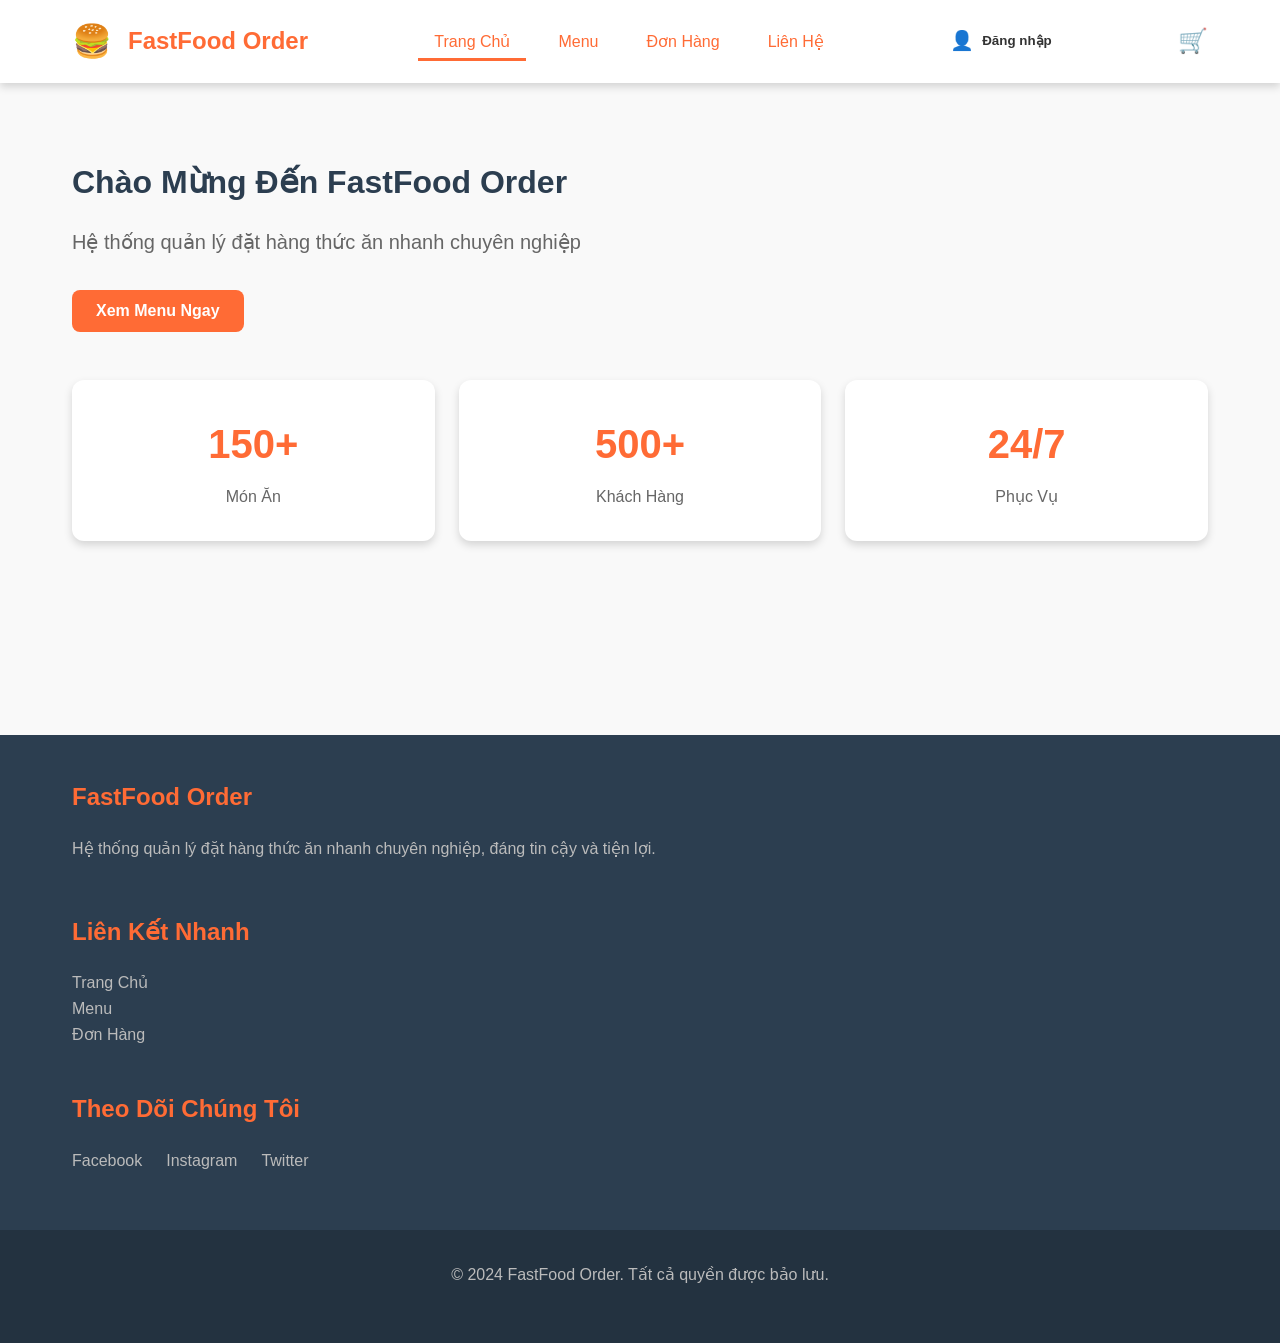
==== index.html @ 1d666610 "Dổi tên" ====
<!DOCTYPE html>
<html lang="vi">
<head>
    <meta charset="UTF-8">
    <meta name="viewport" content="width=device-width, initial-scale=1.0">
    <title>FastFood Order - Quản Lý Đặt Hàng Đồ Ăn</title>
    <link rel="stylesheet" href="style.css">
</head>
<body>
    <header class="header">
        <div class="header-container">
            <div class="logo">
                <span class="logo-icon">🍔</span>
                <h1>FastFood Order</h1>
            </div>
            <nav class="nav-main">
                <ul>
                    <li><a href="#home" class="nav-link active" data-section="home">Trang Chủ</a></li>
                    <li><a href="#menu" class="nav-link" data-section="menu">Menu</a></li>
                    <li><a href="#orders" class="nav-link" data-section="orders">Đơn Hàng</a></li>
                    <li><a href="#contact" class="nav-link" data-section="contact">Liên Hệ</a></li>
                </ul>
            </nav>
            <div class="user-header">
                <button class="account-btn" id="accountBtn">
                    <span class="account-icon">👤</span>
                    <span class="account-name" id="accountName">Đăng nhập</span>
                </button>
            </div>
            <div class="cart-header">
                <button class="cart-icon-btn" id="cartBtn">
                    <span class="cart-icon">🛒</span>
                    <span class="cart-count" id="cartCount">0</span>
                </button>
            </div>
        </div>
    </header>

    <!-- Auth Modal -->
    <div id="authModal" class="modal">
        <div class="modal-content">
            <div class="modal-header">
                <h3 id="authTitle">Đăng Nhập</h3>
                <button class="modal-close" data-modal="authModal">&times;</button>
            </div>
            <div class="modal-body">
                <div class="auth-container">
                    <div class="social-login">
                        <button class="btn btn-primary" id="googleLogin">Đăng nhập với Google</button>
                        <button class="btn btn-primary" id="facebookLogin">Đăng nhập với Facebook</button>
                    </div>

                    <div class="divider">Hoặc</div>

                    <form id="loginForm" class="auth-form">
                        <div class="form-group">
                            <label for="loginEmail">Email</label>
                            <input type="email" id="loginEmail" required>
                        </div>
                        <div class="form-group">
                            <label for="loginPassword">Mật khẩu</label>
                            <input type="password" id="loginPassword" required>
                        </div>
                        <button type="submit" class="btn btn-primary">Đăng Nhập</button>
                    </form>

                    <form id="registerForm" class="auth-form" style="display:none;">
                        <div class="form-group">
                            <label for="regName">Họ Tên</label>
                            <input type="text" id="regName" required>
                        </div>
                        <div class="form-group">
                            <label for="regEmail">Email</label>
                            <input type="email" id="regEmail" required>
                        </div>
                        <div class="form-group">
                            <label for="regPassword">Mật khẩu</label>
                            <input type="password" id="regPassword" required>
                        </div>
                        <button type="submit" class="btn btn-primary">Đăng Ký</button>
                    </form>

                    <div class="auth-switch">
                        <span id="toRegister">Chưa có tài khoản? <a href="#">Đăng ký</a></span>
                        <span id="toLogin" style="display:none;">Đã có tài khoản? <a href="#">Đăng nhập</a></span>
                    </div>
                </div>
            </div>
        </div>
    </div>

    <main class="main-content">
        <section id="home" class="section active">
            <div class="hero">
                <div class="hero-content">
                    <h2>Chào Mừng Đến FastFood Order</h2>
                    <p>Hệ thống quản lý đặt hàng thức ăn nhanh chuyên nghiệp</p>
                    <button class="btn btn-primary" onclick="navigateToSection('menu')">Xem Menu Ngay</button>
                </div>
                <div class="hero-stats">
                    <div class="stat-item">
                        <div class="stat-number">150+</div>
                        <div class="stat-label">Món Ăn</div>
                    </div>
                    <div class="stat-item">
                        <div class="stat-number">500+</div>
                        <div class="stat-label">Khách Hàng</div>
                    </div>
                    <div class="stat-item">
                        <div class="stat-number">24/7</div>
                        <div class="stat-label">Phục Vụ</div>
                    </div>
                </div>
            </div>
        </section>

        <section id="menu" class="section">
            <div class="section-header">
                <h2>Menu Thức Ăn</h2>
                <p>Chọn những món ăn ngon nhất của chúng tôi</p>
            </div>

            <div class="menu-search">
                <input type="text" id="searchInput" placeholder="🔍 Tìm kiếm món ăn...">
            </div>

            <div class="menu-filters">
                <button class="filter-btn active" data-category="all">Tất Cả</button>
                <button class="filter-btn" data-category="burger">Burger</button>
                <button class="filter-btn" data-category="pizza">Pizza</button>
                <button class="filter-btn" data-category="drink">Đồ Uống</button>
                <button class="filter-btn" data-category="dessert">Tráng Miệng</button>
            </div>

            <div class="menu-container" id="menuContainer">

            </div>
        </section>

        <section id="orders" class="section">
            <div class="section-header">
                <h2>Quản Lý Đơn Hàng</h2>
                <p>Xem và quản lý các đơn hàng của bạn</p>
            </div>

            <div class="orders-container">
                <div class="orders-list" id="ordersList">

                </div>
                <div id="emptyOrders" class="empty-state empty-state-with-btn">
                    <div class="empty-icon">📋</div>
                    <p>Chưa có đơn hàng nào</p>
                    <button class="btn btn-primary" onclick="navigateToSection('menu')">Quay Lại Menu</button>
                </div>
            </div>
        </section>

        <section id="contact" class="section">
            <div class="section-header">
                <h2>Liên Hệ Với Chúng Tôi</h2>
                <p>Hãy để lại thông tin của bạn, chúng tôi sẽ liên hệ ngay</p>
            </div>

            <div class="contact-container">
                <form class="contact-form" id="contactForm">
                    <div class="form-group">
                        <label for="contactName">Họ Tên</label>
                        <input type="text" id="contactName" required>
                    </div>
                    <div class="form-group">
                        <label for="contactPhone">Số Điện Thoại</label>
                        <input type="tel" id="contactPhone" required>
                    </div>
                    <div class="form-group">
                        <label for="contactEmail">Email</label>
                        <input type="email" id="contactEmail" required>
                    </div>
                    <div class="form-group">
                        <label for="contactMessage">Tin Nhắn</label>
                        <textarea id="contactMessage" rows="5" required></textarea>
                    </div>
                    <button type="submit" class="btn btn-primary">Gửi Tin Nhắn</button>
                </form>

                <div class="contact-info">
                    <div class="contact-item">
                        <div class="contact-icon">📍</div>
                        <div>
                            <h4>Địa Chỉ</h4>
                            <p>27 Lâm Nhỉ, Phường An Khê, Tp Đà Nẵng</p>
                        </div>
                    </div>
                    <div class="contact-item">
                        <div class="contact-icon">📞</div>
                        <div>
                            <h4>Điện Thoại</h4>
                            <p>0917034119</p>
                        </div>
                    </div>
                    <div class="contact-item">
                        <div class="contact-icon">⏰</div>
                        <div>
                            <h4>Giờ Mở Cửa</h4>
                            <p>10:00 - 22:00 (Hàng Ngày)</p>
                        </div>
                    </div>
                    <div class="contact-item">
                        <div class="contact-icon">✉️</div>
                        <div>
                            <h4>Email</h4>
                            <p>vandattran2k7@gmail.com</p>
                        </div>
                    </div>
                </div>
            </div>
        </section>
    </main>

    <div id="cartModal" class="modal">
        <div class="modal-content modal-lg">
            <div class="modal-header">
                <h3>🛒 Giỏ Hàng</h3>
                <button class="modal-close" data-modal="cartModal">&times;</button>
            </div>
            <div class="modal-body">
                <div class="cart-items" id="cartItems">
                </div>
                <div id="emptyCart" class="empty-state">
                    <div class="empty-icon">🛒</div>
                    <p>Giỏ hàng của bạn trống</p>
                </div>
            </div>
            <div class="modal-footer">
                <div class="cart-summary">
                    <div class="summary-item">
                        <span>Tổng tiền:</span>
                        <span class="summary-value" id="totalPrice">0 VNĐ</span>
                    </div>
                </div>
                <button class="btn btn-secondary" data-modal="cartModal">Tiếp Tục Mua</button>
                <button class="btn btn-primary" id="checkoutBtn">Thanh Toán</button>
            </div>
        </div>
    </div>

    <div id="productModal" class="modal">
        <div class="modal-content">
            <div class="modal-header">
                <h3 id="productName">Chi Tiết Sản Phẩm</h3>
                <button class="modal-close" data-modal="productModal">&times;</button>
            </div>
            <div class="modal-body">
                <div class="product-detail">
                    <div class="product-image">
                        <img id="productImage" src="" alt="">
                    </div>
                    <div class="product-info">
                        <p class="product-description" id="productDescription"></p>
                        <div class="product-rating">
                            <span id="productRating">⭐⭐⭐⭐⭐</span>
                            <span class="rating-count" id="productRatingCount">(150)</span>
                        </div>
                        <div class="product-price">
                            <span class="price" id="productPrice">0 VNĐ</span>
                        </div>
                        <div class="quantity-selector">
                            <button class="qty-btn" id="decreaseQty">−</button>
                            <input type="number" id="quantity" value="1" min="1" readonly>
                            <button class="qty-btn" id="increaseQty">+</button>
                        </div>
                    </div>
                </div>
            </div>
            <div class="modal-footer">
                <button class="btn btn-secondary" data-modal="productModal">Hủy</button>
                <button class="btn btn-primary" id="addToCartBtn">Thêm Vào Giỏ</button>
            </div>
        </div>
    </div>

    <div id="checkoutModal" class="modal">
        <div class="modal-content modal-lg">
            <div class="modal-header">
                <h3>Thanh Toán Đơn Hàng</h3>
                <button class="modal-close" data-modal="checkoutModal">&times;</button>
            </div>
            <div class="modal-body">
                <form id="checkoutForm" class="checkout-form">
                    <div class="form-section">
                        <h4>Thông Tin Giao Hàng</h4>
                        <div class="form-row">
                            <div class="form-group">
                                <label for="customerName">Họ Tên *</label>
                                <input type="text" id="customerName" required>
                            </div>
                            <div class="form-group">
                                <label for="customerPhone">Số Điện Thoại *</label>
                                <input type="tel" id="customerPhone" required>
                            </div>
                        </div>
                        <div class="form-group">
                            <label for="customerEmail">Email *</label>
                            <input type="email" id="customerEmail" required>
                        </div>
                        <div class="form-group">
                            <label for="customerAddress">Địa Chỉ Giao Hàng *</label>
                            <textarea id="customerAddress" rows="3" required></textarea>
                        </div>
                    </div>

                    <div class="form-section">
                        <h4>Phương Thức Thanh Toán</h4>
                        <div class="payment-methods">
                            <label class="radio-option">
                                <input type="radio" name="paymentMethod" value="cash" checked>
                                <span>Tiền Mặt</span>
                            </label>
                            <label class="radio-option">
                                <input type="radio" name="paymentMethod" value="card">
                                <span>Thẻ Tín Dụng</span>
                            </label>
                            <label class="radio-option">
                                <input type="radio" name="paymentMethod" value="ewallet">
                                <span>Ví Điện Tử</span>
                            </label>
                        </div>
                    </div>

                    <div class="form-section">
                        <h4>Ghi Chú Đơn Hàng</h4>
                        <textarea id="orderNote" rows="3" placeholder="Ghi chú thêm..."></textarea>
                    </div>

                    <div class="form-section">
                        <h4>Mã Giảm Giá</h4>
                        <div class="promo-input-group">
                            <input type="text" id="promoCode" placeholder="Nhập mã giảm giá (VD: SUMMER50, NEWYEAR20)">
                            <button type="button" class="btn btn-secondary" id="applyPromoBtn">Áp Dụng</button>
                            <button type="button" class="btn btn-secondary" id="removePromoBtn" style="display:none;">Xóa Mã</button>
                        </div>
                        <div id="promoMessage"></div>
                    </div>

                    <div class="order-summary">
                        <h4>Tóm Tắt Đơn Hàng</h4>
                        <div id="checkoutItems"></div>
                        <div class="summary-divider"></div>
                        <div class="summary-row">
                            <span>Tổng Tiền:</span>
                            <span id="checkoutSubtotal">0 VNĐ</span>
                        </div>
                        <div class="summary-row" id="discountRow" style="display:none; color: var(--success-color);">
                            <span id="discountLabel">Giảm Giá:</span>
                            <span id="checkoutDiscount">0 VNĐ</span>
                        </div>
                        <div class="summary-total">
                            <span>Tổng Cộng:</span>
                            <span id="checkoutTotal">0 VNĐ</span>
                        </div>
                    </div>
                </form>
            </div>
            <div class="modal-footer">
                <button class="btn btn-secondary" data-modal="checkoutModal">Hủy</button>
                <button class="btn btn-primary" id="submitOrderBtn">Xác Nhận Đơn Hàng</button>
            </div>
        </div>
    </div>

    <div id="orderDetailModal" class="modal">
        <div class="modal-content modal-lg">
            <div class="modal-header">
                <h3>Chi Tiết Đơn Hàng</h3>
                <button class="modal-close" data-modal="orderDetailModal">&times;</button>
            </div>
            <div class="modal-body">
                <div id="orderDetailContent">
                </div>
            </div>
            <div class="modal-footer">
                <button class="btn btn-secondary" data-modal="orderDetailModal">Đóng</button>
                <button class="btn btn-danger" id="cancelOrderBtn">Hủy Đơn Hàng</button>
            </div>
        </div>
    </div>

    <div id="notification" class="notification"></div>

    <footer class="footer">
        <div class="footer-content">
            <div class="footer-section">
                <h4>FastFood Order</h4>
                <p>Hệ thống quản lý đặt hàng thức ăn nhanh chuyên nghiệp, đáng tin cậy và tiện lợi.</p>
            </div>
            <div class="footer-section">
                <h4>Liên Kết Nhanh</h4>
                <ul>
                    <li><a href="#home">Trang Chủ</a></li>
                    <li><a href="#menu">Menu</a></li>
                    <li><a href="#orders">Đơn Hàng</a></li>
                </ul>
            </div>
            <div class="footer-section">
                <h4>Theo Dõi Chúng Tôi</h4>
                <div class="social-links">
                    <a href="#" class="social-link">Facebook</a>
                    <a href="#" class="social-link">Instagram</a>
                    <a href="#" class="social-link">Twitter</a>
                </div>
            </div>
        </div>
        <div class="footer-bottom">
            <p>&copy; 2024 FastFood Order. Tất cả quyền được bảo lưu.</p>
        </div>
    </footer>

    <script src="xuly.js"></script>
</body>
</html>
---- style.css ----
* {
    margin: 0;
    padding: 0;
    box-sizing: border-box;
}

:root {
    /* Colors */
    --primary-color: #FF6B35;
    --secondary-color: #F7931E;
    --success-color: #27AE60;
    --danger-color: #E74C3C;
    --warning-color: #F39C12;
    --info-color: #3498DB;
    --dark-color: #2C3E50;
    --light-color: #ECF0F1;
    --text-color: #333;
    --border-color: #DDD;
    
    /* Spacing */
    --spacing-xs: 0.5rem;
    --spacing-sm: 1rem;
    --spacing-md: 1.5rem;
    --spacing-lg: 2rem;
    --spacing-xl: 3rem;
    
    /* Shadows */
    --shadow-sm: 0 2px 4px rgba(0, 0, 0, 0.1);
    --shadow-md: 0 4px 8px rgba(0, 0, 0, 0.15);
    --shadow-lg: 0 8px 16px rgba(0, 0, 0, 0.2);
    
    /* Transitions */
    --transition: all 0.3s ease;
}

body {
    font-family: 'Segoe UI', Tahoma, Geneva, Verdana, sans-serif;
    line-height: 1.6;
    color: var(--text-color);
    background-color: #f9f9f9;
}

html {
    scroll-behavior: smooth;
}

/* ============================================
   TYPOGRAPHY
   ============================================ */

h1, h2, h3, h4, h5, h6 {
    font-weight: 600;
    line-height: 1.2;
    margin-bottom: var(--spacing-md);
}

h1 { font-size: 2.5rem; }
h2 { font-size: 2rem; }
h3 { font-size: 1.75rem; }
h4 { font-size: 1.5rem; }
h5 { font-size: 1.25rem; }
h6 { font-size: 1rem; }

p {
    margin-bottom: var(--spacing-md);
}

a {
    color: var(--primary-color);
    text-decoration: none;
    transition: var(--transition);
}

a:hover {
    color: var(--secondary-color);
}

/* ============================================
   BUTTONS & FORMS
   ============================================ */

.btn {
    display: inline-block;
    padding: 0.75rem 1.5rem;
    font-size: 1rem;
    font-weight: 600;
    border: none;
    border-radius: 0.5rem;
    cursor: pointer;
    transition: var(--transition);
    text-align: center;
}

.btn-primary {
    background-color: var(--primary-color);
    color: white;
}

.btn-primary:hover {
    background-color: #FF5218;
    transform: translateY(-2px);
    box-shadow: var(--shadow-lg);
}

.btn-secondary {
    background-color: var(--light-color);
    color: var(--text-color);
    border: 1px solid var(--border-color);
}

.btn-secondary:hover {
    background-color: #DDD;
}

.btn-danger {
    background-color: var(--danger-color);
    color: white;
}

.btn-danger:hover {
    background-color: #C0392B;
}

.btn:disabled {
    opacity: 0.6;
    cursor: not-allowed;
}

/* Form Elements */
input, textarea, select {
    width: 100%;
    padding: 0.75rem;
    font-size: 1rem;
    border: 1px solid var(--border-color);
    border-radius: 0.5rem;
    font-family: inherit;
    transition: var(--transition);
}

input:focus, textarea:focus, select:focus {
    outline: none;
    border-color: var(--primary-color);
    box-shadow: 0 0 0 3px rgba(255, 107, 53, 0.1);
}

.form-group {
    margin-bottom: var(--spacing-md);
}

.form-group label {
    display: block;
    margin-bottom: 0.5rem;
    font-weight: 500;
    color: var(--text-color);
}

.form-row {
    display: grid;
    grid-template-columns: 1fr 1fr;
    gap: var(--spacing-md);
}


.header {
    background: white;
    box-shadow: var(--shadow-md);
    position: sticky;
    top: 0;
    z-index: 100;
}

.header-container {
    max-width: 1200px;
    margin: 0 auto;
    padding: 1rem var(--spacing-lg);
    display: flex;
    justify-content: space-between;
    align-items: center;
}

.logo {
    display: flex;
    align-items: center;
    gap: var(--spacing-sm);
    cursor: pointer;
}

.logo-icon {
    font-size: 2rem;
}

.logo h1 {
    font-size: 1.5rem;
    margin: 0;
    color: var(--primary-color);
}

.nav-main ul {
    display: flex;
    list-style: none;
    gap: var(--spacing-xl);
}

.nav-link {
    font-weight: 500;
    padding: 0.5rem 1rem;
    border-bottom: 3px solid transparent;
    transition: var(--transition);
}

.nav-link:hover,
.nav-link.active {
    color: var(--primary-color);
    border-bottom-color: var(--primary-color);
}

.cart-icon-btn {
    position: relative;
    background: none;
    border: none;
    font-size: 1.5rem;
    cursor: pointer;
    transition: var(--transition);
}

.cart-icon-btn:hover {
    transform: scale(1.1);
}

.cart-count {
    position: absolute;
    top: -8px;
    right: -8px;
    background-color: var(--danger-color);
    color: white;
    border-radius: 50%;
    width: 20px;
    height: 20px;
    display: flex;
    align-items: center;
    justify-content: center;
    font-size: 0.75rem;
    font-weight: bold;
}

.user-header {
    margin-right: 1rem;
}

.account-btn {
    display: inline-flex;
    align-items: center;
    gap: 0.5rem;
    background: none;
    border: none;
    cursor: pointer;
    font-weight: 600;
    color: var(--text-color);
}

.account-btn .account-icon {
    font-size: 1.2rem;
}

.auth-container {
    display: flex;
    flex-direction: column;
    gap: var(--spacing-md);
}

.social-login {
    display: flex;
    gap: var(--spacing-sm);
    flex-direction: column;
}

.social-login .btn {
    width: 100%;
}

.divider {
    text-align: center;
    color: #888;
    margin: 0.5rem 0;
}

.auth-switch {
    text-align: center;
    color: #666;
}

.auth-switch a {
    color: var(--primary-color);
    text-decoration: none;
    font-weight: 700;
}



.main-content {
    max-width: 1200px;
    margin: 0 auto;
    padding: var(--spacing-lg);
}

.section {
    display: none;
    min-height: 60vh;
    animation: fadeIn 0.5s ease;
}

.section.active {
    display: block;
}

@keyframes fadeIn {
    from {
        opacity: 0;
        transform: translateY(10px);
    }
    to {
        opacity: 1;
        transform: translateY(0);
    }
}

.section-header {
    text-align: center;
    margin-bottom: var(--spacing-xl);
}

.section-header h2 {
    font-size: 2.5rem;
    margin-bottom: var(--spacing-sm);
}

.section-header p {
    font-size: 1.1rem;
    color: #666;
    margin-bottom: 0;
}



.hero {
    display: grid;
    grid-template-columns: 1fr 1fr;
    gap: var(--spacing-xl);
    align-items: center;
    padding: var(--spacing-xl) 0;
}

.hero-content h2 {
    font-size: 3rem;
    margin-bottom: var(--spacing-md);
    color: var(--dark-color);
}

.hero-content p {
    font-size: 1.25rem;
    color: #666;
    margin-bottom: var(--spacing-lg);
}

.hero-stats {
    display: grid;
    grid-template-columns: repeat(3, 1fr);
    gap: var(--spacing-md);
}

.stat-item {
    background: white;
    padding: var(--spacing-lg);
    border-radius: 0.75rem;
    text-align: center;
    box-shadow: var(--shadow-md);
    transition: var(--transition);
}

.stat-item:hover {
    transform: translateY(-5px);
    box-shadow: var(--shadow-lg);
}

.stat-number {
    font-size: 2.5rem;
    font-weight: bold;
    color: var(--primary-color);
}

.stat-label {
    color: #666;
    margin-top: 0.5rem;
}



.menu-filters {
    display: flex;
    justify-content: center;
    gap: var(--spacing-sm);
    margin-bottom: var(--spacing-xl);
    flex-wrap: wrap;
}

.menu-search {
    margin-bottom: var(--spacing-xl);
    display: flex;
    justify-content: center;
}

.menu-search input {
    width: 100%;
    max-width: 500px;
    padding: 0.75rem 1rem;
    font-size: 1rem;
    border: 2px solid var(--primary-color);
    border-radius: 0.5rem;
    transition: var(--transition);
}

.menu-search input:focus {
    outline: none;
    box-shadow: 0 0 0 3px rgba(255, 107, 53, 0.2);
}

.filter-btn {
    padding: 0.5rem 1rem;
    border: 2px solid var(--border-color);
    background: white;
    border-radius: 0.5rem;
    cursor: pointer;
    font-weight: 500;
    transition: var(--transition);
}

.filter-btn.active,
.filter-btn:hover {
    background-color: var(--primary-color);
    color: white;
    border-color: var(--primary-color);
}

.menu-container {
    display: grid;
    grid-template-columns: repeat(auto-fill, minmax(250px, 1fr));
    gap: var(--spacing-lg);
    margin-bottom: var(--spacing-xl);
}

.menu-item {
    background: white;
    border-radius: 0.75rem;
    overflow: hidden;
    box-shadow: var(--shadow-md);
    transition: var(--transition);
    cursor: pointer;
}

.menu-item:hover {
    transform: translateY(-8px);
    box-shadow: var(--shadow-lg);
}

.menu-item-image {
    width: 100%;
    height: 200px;
    background: linear-gradient(135deg, #667eea 0%, #764ba2 100%);
    display: flex;
    align-items: center;
    justify-content: center;
    font-size: 4rem;
}

.menu-item-body {
    padding: var(--spacing-md);
}

.menu-item-name {
    font-size: 1.25rem;
    font-weight: bold;
    margin-bottom: 0.5rem;
    color: var(--dark-color);
}

.menu-item-category {
    display: inline-block;
    background-color: var(--light-color);
    color: #666;
    padding: 0.25rem 0.75rem;
    border-radius: 0.25rem;
    font-size: 0.85rem;
    margin-bottom: 0.75rem;
}

.menu-item-description {
    font-size: 0.9rem;
    color: #666;
    margin-bottom: 0.75rem;
    line-height: 1.4;
    height: 2.8rem;
    overflow: hidden;
    text-overflow: ellipsis;
}

.menu-item-footer {
    display: flex;
    justify-content: space-between;
    align-items: center;
}

.menu-item-price {
    font-size: 1.5rem;
    font-weight: bold;
    color: var(--primary-color);
}

.menu-item-rating {
    font-size: 0.9rem;
    color: var(--warning-color);
}

.menu-item-btn {
    background-color: var(--primary-color);
    color: white;
    border: none;
    padding: 0.5rem 1rem;
    border-radius: 0.5rem;
    cursor: pointer;
    font-weight: 600;
    transition: var(--transition);
    width: 100%;
    margin-top: 0.75rem;
}

.menu-item-btn:hover {
    background-color: #FF5218;
}



.orders-container {
    display: grid;
    gap: var(--spacing-lg);
}

.orders-list {
    display: grid;
    grid-template-columns: repeat(auto-fill, minmax(300px, 1fr));
    gap: var(--spacing-lg);
}

.order-card {
    background: white;
    border-radius: 0.75rem;
    box-shadow: var(--shadow-md);
    overflow: hidden;
    transition: var(--transition);
}

.order-card:hover {
    box-shadow: var(--shadow-lg);
}

.order-header {
    background: linear-gradient(135deg, var(--primary-color), var(--secondary-color));
    color: white;
    padding: var(--spacing-md);
    display: flex;
    justify-content: space-between;
    align-items: center;
}

.order-number {
    font-weight: bold;
    font-size: 1.1rem;
}

.order-status {
    padding: 0.25rem 0.75rem;
    border-radius: 0.25rem;
    font-size: 0.85rem;
    font-weight: 600;
    background: rgba(255, 255, 255, 0.3);
}

.order-status.pending {
    background-color: var(--warning-color);
}

.order-status.confirmed {
    background-color: var(--info-color);
}

.order-status.delivering {
    background-color: var(--secondary-color);
}

.order-status.completed {
    background-color: var(--success-color);
}

.order-status.cancelled {
    background-color: var(--danger-color);
}

.order-body {
    padding: var(--spacing-md);
}

.order-info {
    display: flex;
    justify-content: space-between;
    margin-bottom: 0.5rem;
    font-size: 0.95rem;
}

.order-info-label {
    color: #666;
}

.order-info-value {
    font-weight: 600;
    color: var(--text-color);
}

.order-items-preview {
    background-color: var(--light-color);
    padding: 0.75rem;
    border-radius: 0.5rem;
    margin-bottom: 0.75rem;
    font-size: 0.9rem;
}

.order-item-preview {
    display: flex;
    justify-content: space-between;
    margin-bottom: 0.25rem;
}

.order-total {
    font-size: 1.25rem;
    font-weight: bold;
    color: var(--primary-color);
    text-align: right;
    margin-top: 0.75rem;
    padding-top: 0.75rem;
    border-top: 1px solid var(--border-color);
}

.order-actions {
    display: flex;
    gap: var(--spacing-sm);
    margin-top: 0.75rem;
}

.order-action-btn {
    flex: 1;
    padding: 0.5rem;
    border: 1px solid var(--border-color);
    background: white;
    border-radius: 0.5rem;
    cursor: pointer;
    font-size: 0.9rem;
    font-weight: 600;
    transition: var(--transition);
}

.order-action-btn.primary {
    background-color: var(--primary-color);
    color: white;
    border-color: var(--primary-color);
}

.order-action-btn:hover {
    transform: translateY(-2px);
}


.contact-container {
    display: grid;
    grid-template-columns: 1fr 1fr;
    gap: var(--spacing-xl);
}

.contact-form {
    background: white;
    padding: var(--spacing-lg);
    border-radius: 0.75rem;
    box-shadow: var(--shadow-md);
}

.contact-info {
    display: grid;
    gap: var(--spacing-md);
}

.contact-item {
    display: flex;
    gap: var(--spacing-md);
    padding: var(--spacing-md);
    background: white;
    border-radius: 0.75rem;
    box-shadow: var(--shadow-md);
}

.contact-icon {
    font-size: 2rem;
    min-width: 60px;
}

.contact-item h4 {
    margin-bottom: 0.5rem;
}

.contact-item p {
    margin: 0;
    color: #666;
}


.modal {
    display: none;
    position: fixed;
    top: 0;
    left: 0;
    width: 100%;
    height: 100%;
    background-color: rgba(0, 0, 0, 0.5);
    z-index: 1000;
    align-items: center;
    justify-content: center;
    animation: fadeIn 0.3s ease;
}

.modal.active {
    display: flex;
}

.modal-content {
    background: white;
    border-radius: 0.75rem;
    max-width: 500px;
    width: 90%;
    max-height: 90vh;
    overflow-y: auto;
    box-shadow: var(--shadow-lg);
}

.modal-content.modal-lg {
    max-width: 800px;
}

.modal-header {
    display: flex;
    justify-content: space-between;
    align-items: center;
    padding: var(--spacing-lg);
    border-bottom: 1px solid var(--border-color);
}

.modal-header h3 {
    margin: 0;
}

.modal-close {
    background: none;
    border: none;
    font-size: 1.5rem;
    cursor: pointer;
    color: #666;
    transition: var(--transition);
}

.modal-close:hover {
    color: var(--text-color);
}

.modal-body {
    padding: var(--spacing-lg);
}

.modal-footer {
    display: flex;
    gap: var(--spacing-md);
    padding: var(--spacing-lg);
    border-top: 1px solid var(--border-color);
    justify-content: flex-end;
}


.cart-items {
    display: flex;
    flex-direction: column;
    gap: var(--spacing-md);
}

.cart-item {
    display: flex;
    gap: var(--spacing-md);
    padding: var(--spacing-md);
    background-color: var(--light-color);
    border-radius: 0.5rem;
    align-items: flex-start;
}

.cart-item-image {
    width: 80px;
    height: 80px;
    background: linear-gradient(135deg, #667eea 0%, #764ba2 100%);
    border-radius: 0.5rem;
    display: flex;
    align-items: center;
    justify-content: center;
    font-size: 2rem;
    flex-shrink: 0;
}

.cart-item-info {
    flex: 1;
}

.cart-item-name {
    font-weight: 600;
    margin-bottom: 0.25rem;
}

.cart-item-price {
    color: var(--primary-color);
    font-weight: 600;
    margin-bottom: 0.5rem;
}

.cart-item-quantity {
    display: flex;
    align-items: center;
    gap: 0.5rem;
    margin-bottom: 0.5rem;
}

.cart-item-qty-btn {
    background: white;
    border: 1px solid var(--border-color);
    width: 24px;
    height: 24px;
    border-radius: 0.25rem;
    cursor: pointer;
    font-weight: 600;
    transition: var(--transition);
}

.cart-item-qty-btn:hover {
    background-color: var(--primary-color);
    color: white;
    border-color: var(--primary-color);
}

.cart-item-qty {
    min-width: 30px;
    text-align: center;
}

.cart-item-remove {
    background: none;
    border: none;
    color: var(--danger-color);
    cursor: pointer;
    font-weight: 600;
    transition: var(--transition);
    padding: 0;
    font-size: 0.9rem;
}

.cart-item-remove:hover {
    text-decoration: underline;
}

.cart-summary {
    padding: var(--spacing-md);
    background-color: var(--light-color);
    border-radius: 0.5rem;
    margin-bottom: var(--spacing-md);
}

.summary-item {
    display: flex;
    justify-content: space-between;
    font-size: 1.1rem;
    font-weight: 600;
}

.summary-value {
    color: var(--primary-color);
}

.empty-state {
    text-align: center;
    padding: var(--spacing-xl);
    color: #999;
}

.empty-state-with-btn {
    display: flex !important;
    flex-direction: column;
    align-items: center;
    justify-content: center;
    min-height: 400px;
    gap: var(--spacing-md);
}

.empty-state-with-btn .btn {
    margin-top: var(--spacing-md);
}

.empty-icon {
    font-size: 3rem;
    margin-bottom: var(--spacing-md);
}


.product-detail {
    display: grid;
    grid-template-columns: 1fr 1fr;
    gap: var(--spacing-lg);
}

.product-image {
    width: 100%;
    height: 300px;
    background: linear-gradient(135deg, #667eea 0%, #764ba2 100%);
    border-radius: 0.5rem;
    display: flex;
    align-items: center;
    justify-content: center;
    font-size: 5rem;
}

.product-image img {
    max-width: 100%;
    max-height: 100%;
}

.product-info {
    display: flex;
    flex-direction: column;
}

.product-description {
    color: #666;
    margin-bottom: 0.75rem;
    line-height: 1.6;
}

.product-rating {
    margin-bottom: 0.75rem;
    font-size: 0.95rem;
}

.rating-count {
    color: #999;
}

.product-price {
    font-size: 1.75rem;
    font-weight: bold;
    color: var(--primary-color);
    margin-bottom: 1rem;
}

.quantity-selector {
    display: flex;
    align-items: center;
    gap: 0.5rem;
    margin-bottom: 1rem;
}

.qty-btn {
    background-color: var(--light-color);
    border: 1px solid var(--border-color);
    width: 36px;
    height: 36px;
    border-radius: 0.5rem;
    cursor: pointer;
    font-size: 1.25rem;
    font-weight: 600;
    transition: var(--transition);
}

.qty-btn:hover {
    background-color: var(--primary-color);
    color: white;
}

#quantity {
    width: 60px;
    text-align: center;
    border: 1px solid var(--border-color);
    padding: 0.5rem;
    border-radius: 0.5rem;
}


.checkout-form {
    display: flex;
    flex-direction: column;
    gap: var(--spacing-lg);
}

.form-section {
    padding: var(--spacing-md);
    background-color: var(--light-color);
    border-radius: 0.5rem;
}

.form-section h4 {
    margin-bottom: var(--spacing-md);
    color: var(--primary-color);
}

.payment-methods {
    display: grid;
    gap: var(--spacing-sm);
}

.radio-option {
    display: flex;
    align-items: center;
    gap: var(--spacing-sm);
    cursor: pointer;
    padding: 0.75rem;
    background: white;
    border-radius: 0.5rem;
    border: 1px solid var(--border-color);
    transition: var(--transition);
}

.radio-option:hover {
    border-color: var(--primary-color);
    background-color: #FFF9F5;
}

.radio-option input[type="radio"] {
    width: auto;
    margin: 0;
}

.order-summary {
    padding: var(--spacing-md);
    background-color: var(--light-color);
    border-radius: 0.5rem;
    margin-bottom: 0;
}

.order-summary h4 {
    margin-bottom: var(--spacing-md);
    color: var(--primary-color);
}

#checkoutItems {
    display: flex;
    flex-direction: column;
    gap: 0.5rem;
    margin-bottom: 0.75rem;
}

.checkout-item {
    display: flex;
    justify-content: space-between;
    font-size: 0.95rem;
    padding-bottom: 0.5rem;
}

.summary-divider {
    height: 1px;
    background-color: var(--border-color);
    margin: 0.75rem 0;
}

.summary-total {
    display: flex;
    justify-content: space-between;
    font-size: 1.25rem;
    font-weight: bold;
}

#checkoutTotal {
    color: var(--primary-color);
}



.notification {
    position: fixed;
    top: 20px;
    right: 20px;
    padding: 1rem 1.5rem;
    background: white;
    border-radius: 0.5rem;
    box-shadow: var(--shadow-lg);
    display: none;
    z-index: 2000;
    animation: slideIn 0.3s ease;
    max-width: 400px;
}

.notification.active {
    display: block;
}

.notification.success {
    background-color: #d4edda;
    color: #155724;
    border: 1px solid #c3e6cb;
}

.notification.error {
    background-color: #f8d7da;
    color: #721c24;
    border: 1px solid #f5c6cb;
}

.notification.info {
    background-color: #d1ecf1;
    color: #0c5460;
    border: 1px solid #bee5eb;
}

.notification.warning {
    background-color: #fff3cd;
    color: #856404;
    border: 1px solid #ffeaa7;
}

/* Loading spinner */
.loading-spinner {
    display: inline-block;
    width: 20px;
    height: 20px;
    border: 3px solid rgba(255, 255, 255, 0.3);
    border-top-color: white;
    border-radius: 50%;
    animation: spin 1s linear infinite;
    margin-right: 0.5rem;
    vertical-align: middle;
}

@keyframes spin {
    to { transform: rotate(360deg); }
}

.btn.loading {
    opacity: 0.8;
    pointer-events: none;
}

@keyframes slideIn {
    from {
        transform: translateX(400px);
        opacity: 0;
    }
    to {
        transform: translateX(0);
        opacity: 1;
    }
}

@keyframes slideOut {
    from {
        transform: translateX(0);
        opacity: 1;
    }
    to {
        transform: translateX(400px);
        opacity: 0;
    }
}


.footer {
    background-color: var(--dark-color);
    color: white;
    margin-top: var(--spacing-xl);
}

.footer-content {
    max-width: 1200px;
    margin: 0 auto;
    padding: var(--spacing-xl) var(--spacing-lg);
    display: grid;
    grid-template-columns: repeat(3, 1fr);
    gap: var(--spacing-xl);
}

.footer-section h4 {
    margin-bottom: var(--spacing-md);
    color: var(--primary-color);
}

.footer-section p,
.footer-section a {
    color: #bbb;
    margin-bottom: 0.5rem;
}

.footer-section a:hover {
    color: var(--primary-color);
}

.footer-section ul {
    list-style: none;
}

.social-links {
    display: flex;
    gap: var(--spacing-md);
}

.footer-bottom {
    background-color: rgba(0, 0, 0, 0.2);
    padding: var(--spacing-lg);
    text-align: center;
    color: #bbb;
}


/*Promo Code*/
.promo-input-group {
    display: flex;
    gap: var(--spacing-sm);
    margin-bottom: var(--spacing-sm);
}

.promo-input-group input {
    flex: 1;
}

.promo-input-group .btn {
    flex-shrink: 0;
    padding: 0.75rem 1.5rem;
    font-size: 0.9rem;
}

#promoMessage {
    font-size: 0.9rem;
    margin-top: 0.5rem;
    padding: 0.5rem;
    border-radius: 0.25rem;
    display: none;
}

#promoMessage.success {
    background-color: #d4edda;
    color: #155724;
    border: 1px solid #c3e6cb;
    display: block;
}

#promoMessage.error {
    background-color: #f8d7da;
    color: #721c24;
    border: 1px solid #f5c6cb;
    display: block;
}

.summary-row {
    display: flex;
    justify-content: space-between;
    font-size: 0.95rem;
    padding-bottom: 0.5rem;
}


    .header-container {
        flex-wrap: wrap;
        gap: var(--spacing-md);
    }

    .nav-main ul {
        gap: var(--spacing-sm);
    }

    .cart-header {
        order: 2;
    }

    .hero {
        grid-template-columns: 1fr;
    }

    .hero-content h2 {
        font-size: 2rem;
    }

    .menu-container {
        grid-template-columns: repeat(auto-fill, minmax(200px, 1fr));
    }

    .product-detail {
        grid-template-columns: 1fr;
    }

    .contact-container {
        grid-template-columns: 1fr;
    }

    .form-row {
        grid-template-columns: 1fr;
    }

    .footer-content {
        grid-template-columns: 1fr;
    }

    .orders-list {
        grid-template-columns: 1fr;
    }

    .modal-content {
        max-height: 95vh;
    }
}

@media (max-width: 480px) {
    h1 { font-size: 1.75rem; }
    h2 { font-size: 1.5rem; }
    h3 { font-size: 1.25rem; }

    .logo h1 {
        font-size: 1.2rem;
    }

    .nav-main ul {
        flex-direction: row;
        gap: var(--spacing-sm);
    }

    .nav-link {
        font-size: 0.9rem;
        padding: 0.25rem 0.5rem;
    }

    .hero-stats {
        grid-template-columns: 1fr;
    }

    .menu-container {
        grid-template-columns: 1fr;
    }

    .btn {
        width: 100%;
    }

    .modal-footer {
        flex-direction: column;
    }

    .modal-footer .btn {
        width: 100%;
    }
}

/* style.css bổ sung */
.social-login {
    display: flex;
    flex-direction: column;
    gap: 10px;
}

#googleLogin {
    background-color: #df4930; /* Màu đỏ Google */
    color: white;
    border: none;
}

#facebookLogin {
    background-color: #3b5998; /* Màu xanh Facebook */
    color: white;
    border: none;
}

.auth-switch {
    margin-top: 15px;
    font-size: 0.9rem;
}

.auth-form .btn {
    width: 100%;
    margin-top: 10px;
}
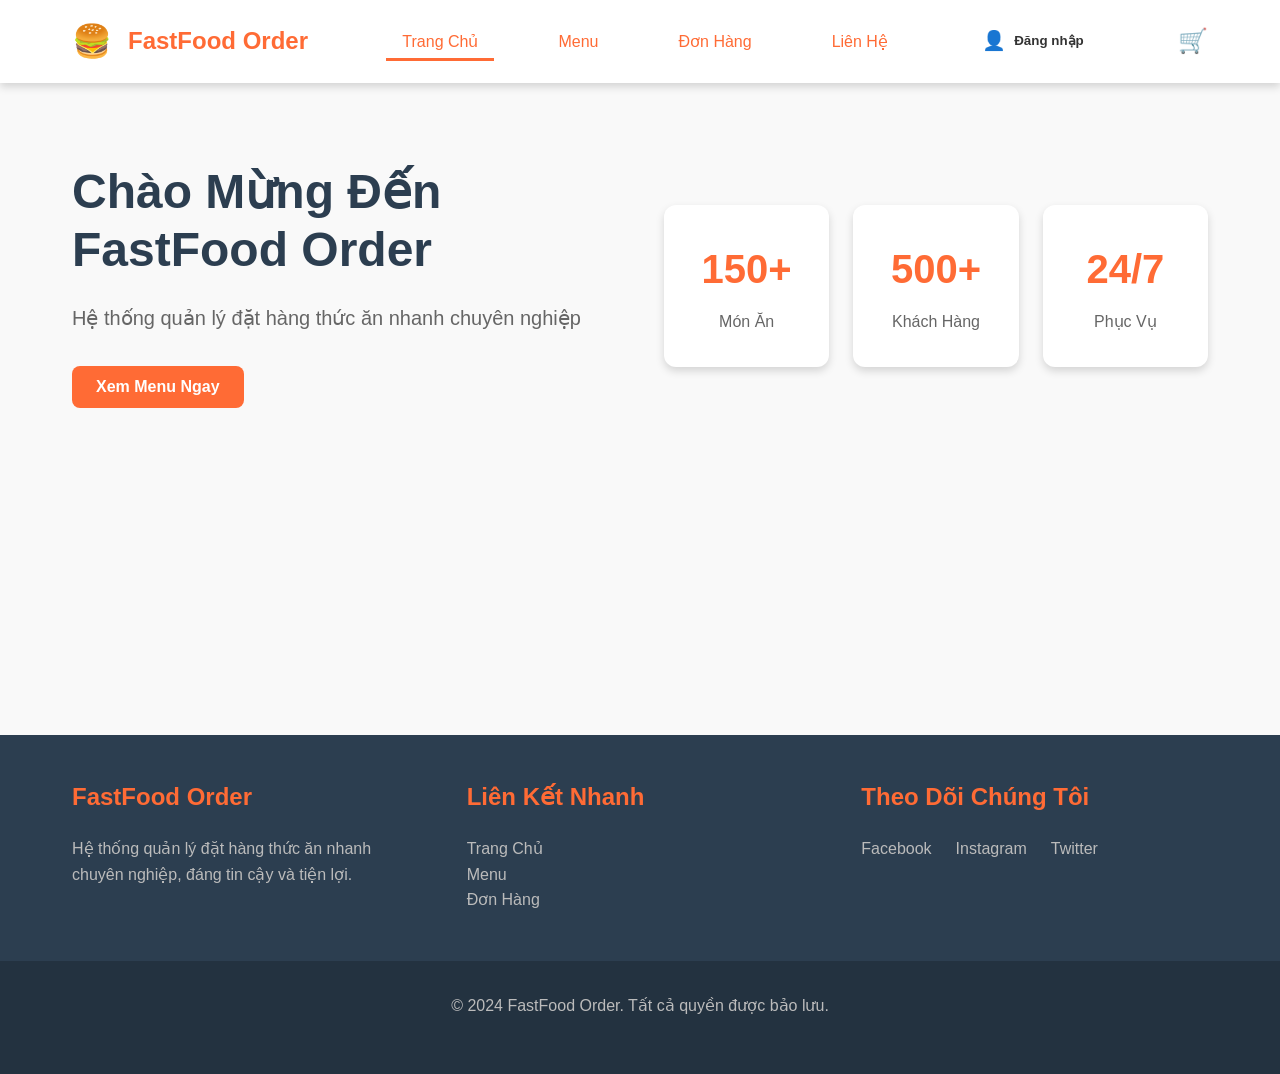
==== commit 04192b30: "thay đổi ảnh" ====
--- a/index.html
+++ b/index.html
@@ -367,6 +367,7 @@
         </div>
     </div>
 
+
     <div id="orderDetailModal" class="modal">
         <div class="modal-content modal-lg">
             <div class="modal-header">
--- a/style.css
+++ b/style.css
@@ -472,6 +472,32 @@
     align-items: center;
     justify-content: center;
     font-size: 4rem;
+    position: relative;
+    overflow: hidden;
+}
+
+.menu-item-photo {
+    width: 100%;
+    height: 100%;
+    object-fit: cover;
+    display: block;
+}
+
+.menu-item-photo.food-photo--error {
+    display: none;
+}
+
+.menu-item-image .food-thumb-emoji {
+    display: none;
+    position: absolute;
+    inset: 0;
+    align-items: center;
+    justify-content: center;
+    font-size: 4rem;
+}
+
+.menu-item-image:has(.menu-item-photo.food-photo--error) .food-thumb-emoji {
+    display: flex;
 }
 
 .menu-item-body {
@@ -816,6 +842,34 @@
     justify-content: center;
     font-size: 2rem;
     flex-shrink: 0;
+    position: relative;
+    overflow: hidden;
+}
+
+.cart-item-photo {
+    width: 100%;
+    height: 100%;
+    object-fit: cover;
+    display: block;
+    border-radius: 0.5rem;
+}
+
+.cart-item-photo.food-photo--error {
+    display: none;
+}
+
+.cart-item-image .food-thumb-emoji {
+    display: none;
+    position: absolute;
+    inset: 0;
+    align-items: center;
+    justify-content: center;
+    font-size: 2rem;
+    border-radius: 0.5rem;
+}
+
+.cart-item-image:has(.cart-item-photo.food-photo--error) .food-thumb-emoji {
+    display: flex;
 }
 
 .cart-item-info {
@@ -935,11 +989,24 @@
     align-items: center;
     justify-content: center;
     font-size: 5rem;
+    position: relative;
+    overflow: hidden;
 }
 
 .product-image img {
-    max-width: 100%;
-    max-height: 100%;
+    width: 100%;
+    height: 100%;
+    object-fit: cover;
+    border-radius: 0.5rem;
+}
+
+.product-image-fallback {
+    display: none;
+    position: absolute;
+    inset: 0;
+    align-items: center;
+    justify-content: center;
+    font-size: 5rem;
 }
 
 .product-info {
@@ -1271,7 +1338,7 @@
     padding-bottom: 0.5rem;
 }
 
-
+@media (max-width: 768px) {
     .header-container {
         flex-wrap: wrap;
         gap: var(--spacing-md);
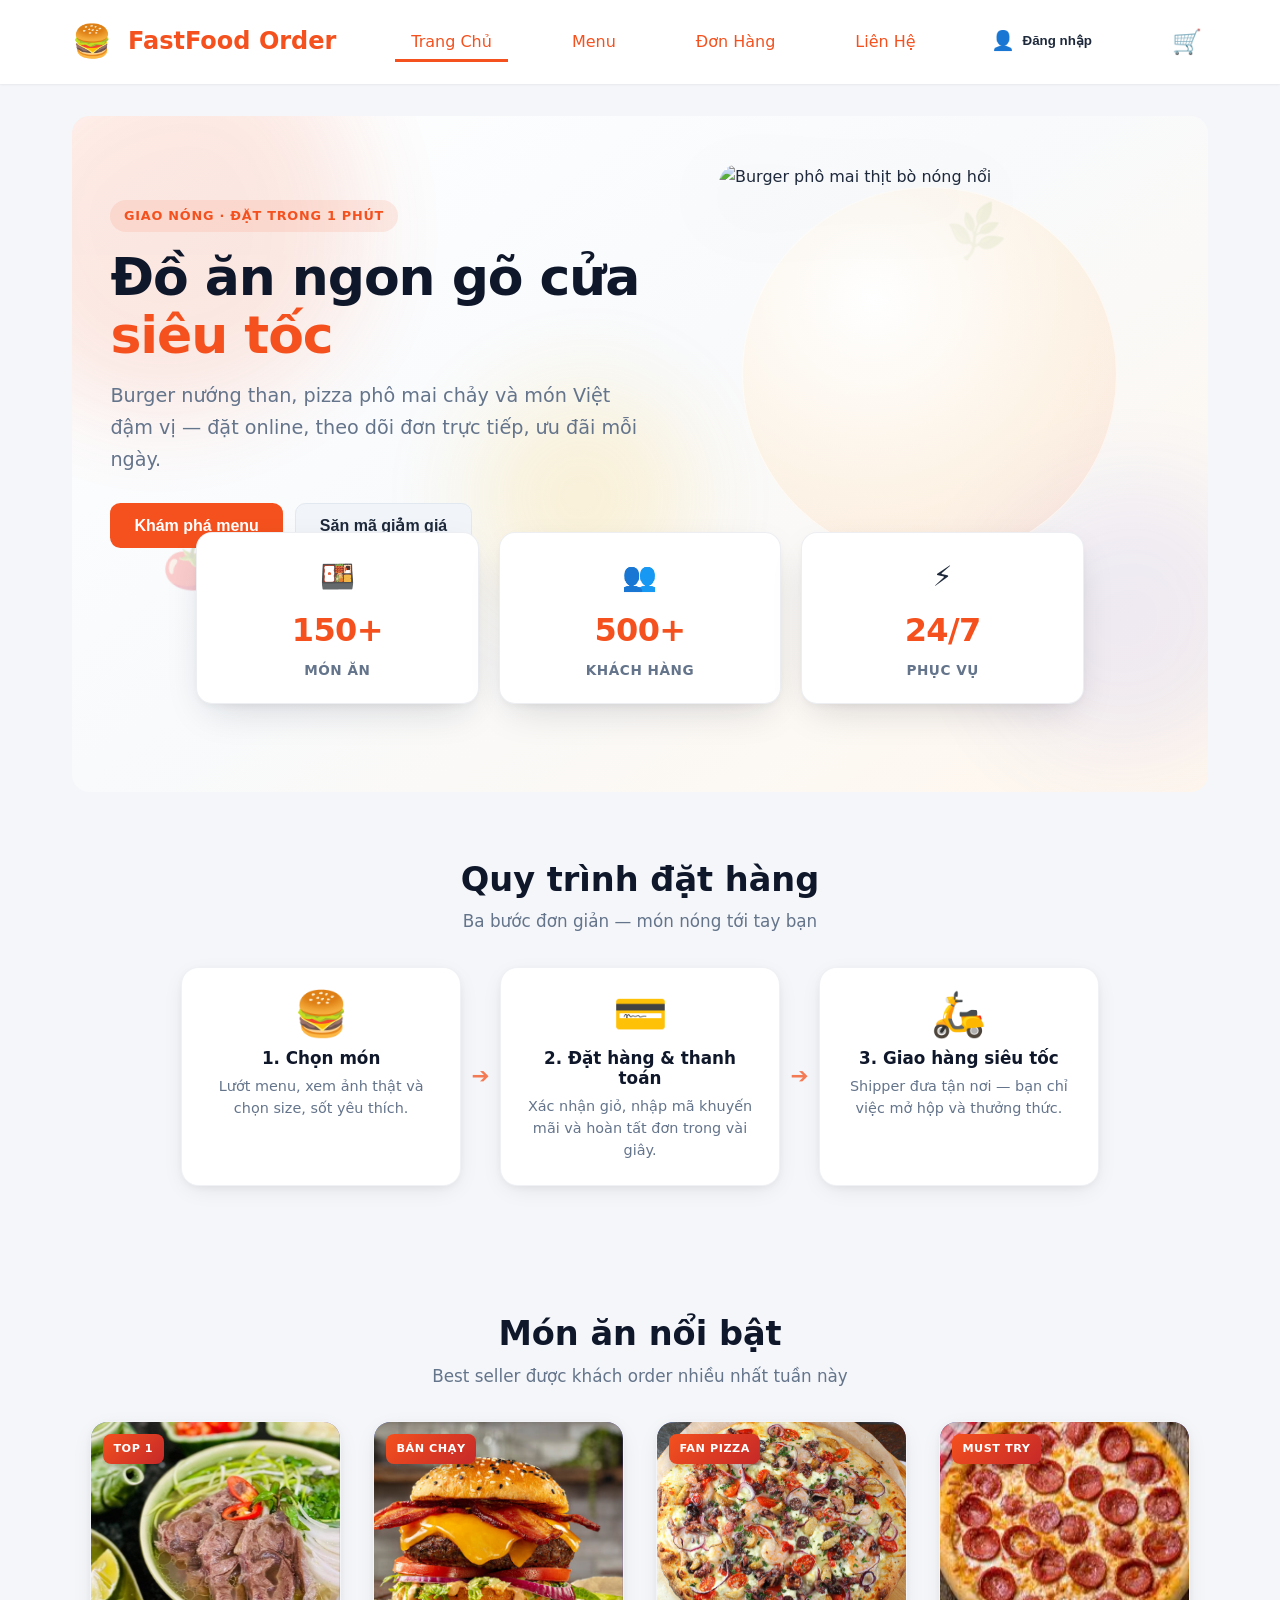
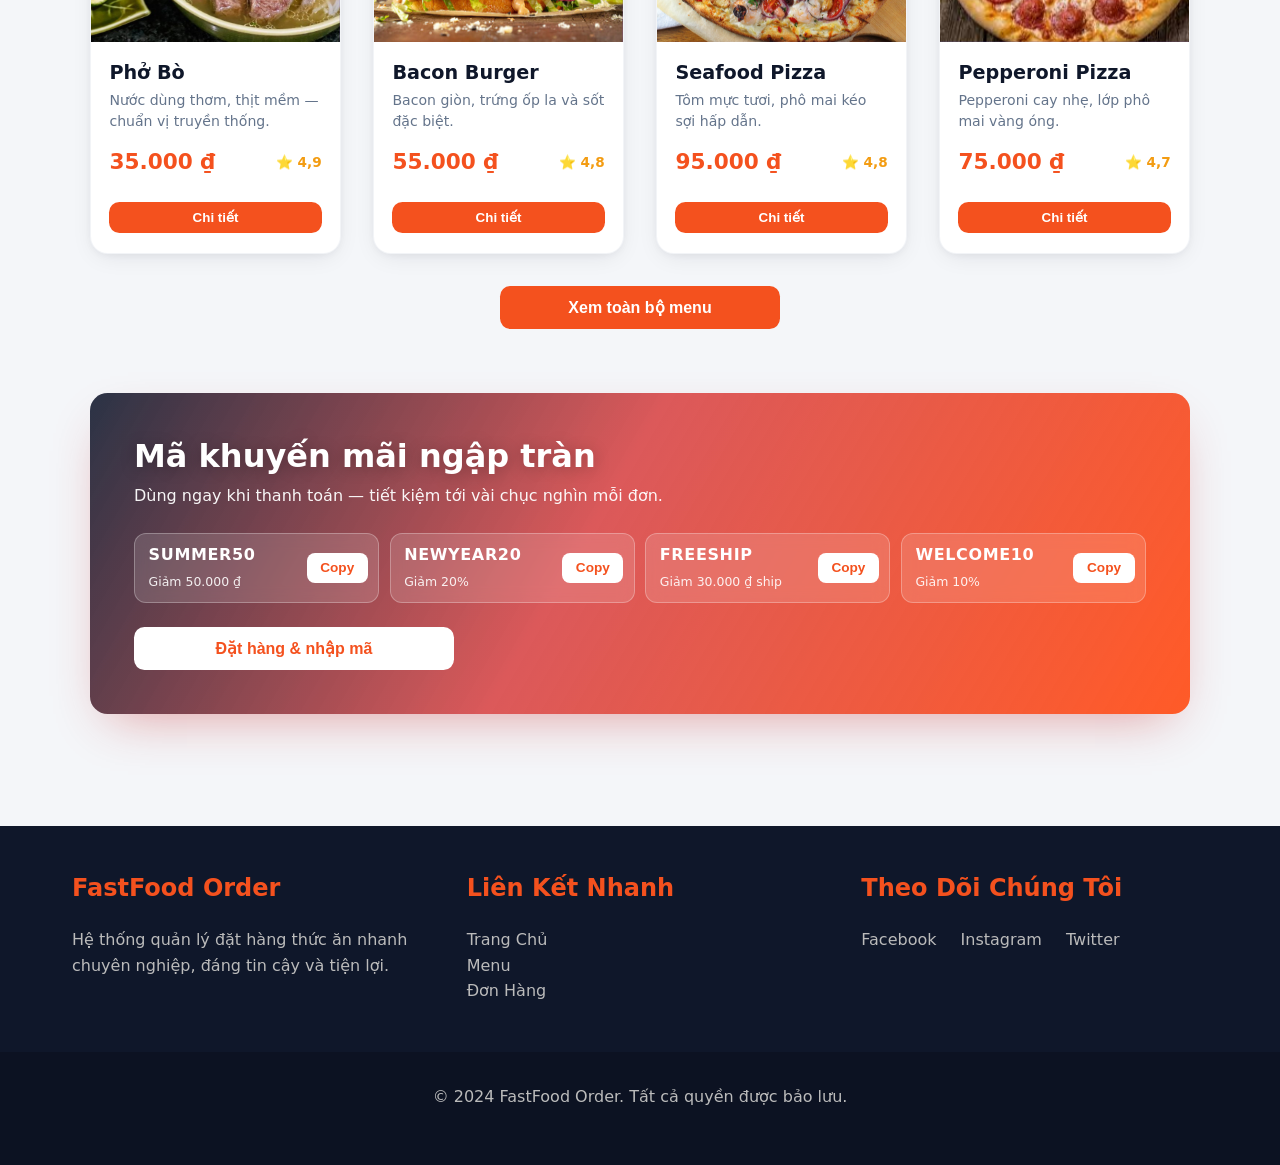
==== commit 52aba4d4: "thay đổi giao diện trang chủ" ====
--- a/index.html
+++ b/index.html
@@ -91,26 +91,201 @@
 
     <main class="main-content">
         <section id="home" class="section active">
-            <div class="hero">
-                <div class="hero-content">
-                    <h2>Chào Mừng Đến FastFood Order</h2>
-                    <p>Hệ thống quản lý đặt hàng thức ăn nhanh chuyên nghiệp</p>
-                    <button class="btn btn-primary" onclick="navigateToSection('menu')">Xem Menu Ngay</button>
-                </div>
-                <div class="hero-stats">
-                    <div class="stat-item">
-                        <div class="stat-number">150+</div>
-                        <div class="stat-label">Món Ăn</div>
-                    </div>
-                    <div class="stat-item">
-                        <div class="stat-number">500+</div>
-                        <div class="stat-label">Khách Hàng</div>
-                    </div>
-                    <div class="stat-item">
-                        <div class="stat-number">24/7</div>
-                        <div class="stat-label">Phục Vụ</div>
-                    </div>
-                </div>
+            <div class="home-landing">
+                <div class="hero-shell">
+                    <div class="hero-decor" aria-hidden="true">
+                        <span class="hero-blob hero-blob--1"></span>
+                        <span class="hero-blob hero-blob--2"></span>
+                        <span class="hero-blob hero-blob--3"></span>
+                        <span class="hero-float-icon hero-float-icon--herb">🌿</span>
+                        <span class="hero-float-icon hero-float-icon--tomato">🍅</span>
+                        <span class="hero-float-icon hero-float-icon--chili">🌶️</span>
+                    </div>
+                    <div class="hero-landing-inner">
+                        <div class="hero-landing-grid">
+                            <div class="hero-landing-copy">
+                                <p class="hero-eyebrow">Giao nóng · Đặt trong 1 phút</p>
+                                <h2 class="hero-title">Đồ ăn ngon gõ cửa <span class="hero-title-accent">siêu tốc</span></h2>
+                                <p class="hero-lede">Burger nướng than, pizza phô mai chảy và món Việt đậm vị — đặt online, theo dõi đơn trực tiếp, ưu đãi mỗi ngày.</p>
+                                <div class="hero-cta-row">
+                                    <button type="button" class="btn btn-primary" onclick="navigateToSection('menu')">Khám phá menu</button>
+                                    <button type="button" class="btn btn-secondary" onclick="document.getElementById('home-promo')?.scrollIntoView({ behavior: 'smooth', block: 'center' })">Săn mã giảm giá</button>
+                                </div>
+                            </div>
+                            <div class="hero-landing-visual">
+                                <div class="hero-image-ring" aria-hidden="true"></div>
+                                <div class="hero-image-frame">
+                                    <img
+                                        class="hero-float-img"
+                                        src="https://images.unsplash.com/photo-1568901346375-23c9450c58cd?auto=format&amp;fit=crop&amp;w=960&amp;q=85"
+                                        alt="Burger phô mai thịt bò nóng hổi"
+                                        width="960"
+                                        height="960"
+                                        loading="eager"
+                                        decoding="async"
+                                        fetchpriority="high"
+                                    >
+                                </div>
+                            </div>
+                        </div>
+                        <div class="hero-stats-bar" role="group" aria-label="Thống kê nhanh">
+                            <div class="hero-stat-card">
+                                <span class="hero-stat-ico" aria-hidden="true">🍱</span>
+                                <div class="hero-stat-num">150+</div>
+                                <div class="hero-stat-label">Món ăn</div>
+                            </div>
+                            <div class="hero-stat-card">
+                                <span class="hero-stat-ico" aria-hidden="true">👥</span>
+                                <div class="hero-stat-num">500+</div>
+                                <div class="hero-stat-label">Khách hàng</div>
+                            </div>
+                            <div class="hero-stat-card">
+                                <span class="hero-stat-ico" aria-hidden="true">⚡</span>
+                                <div class="hero-stat-num">24/7</div>
+                                <div class="hero-stat-label">Phục vụ</div>
+                            </div>
+                        </div>
+                    </div>
+                </div>
+
+                <section class="home-block home-how" aria-labelledby="home-how-title">
+                    <h2 id="home-how-title" class="home-block-title">Quy trình đặt hàng</h2>
+                    <p class="home-block-lede">Ba bước đơn giản — món nóng tới tay bạn</p>
+                    <div class="home-steps-row">
+                        <article class="home-step-card">
+                            <div class="home-step-icon" aria-hidden="true">🍔</div>
+                            <h3 class="home-step-title">1. Chọn món</h3>
+                            <p class="home-step-text">Lướt menu, xem ảnh thật và chọn size, sốt yêu thích.</p>
+                        </article>
+                        <span class="home-step-arrow" aria-hidden="true">➔</span>
+                        <article class="home-step-card">
+                            <div class="home-step-icon" aria-hidden="true">💳</div>
+                            <h3 class="home-step-title">2. Đặt hàng &amp; thanh toán</h3>
+                            <p class="home-step-text">Xác nhận giỏ, nhập mã khuyến mãi và hoàn tất đơn trong vài giây.</p>
+                        </article>
+                        <span class="home-step-arrow" aria-hidden="true">➔</span>
+                        <article class="home-step-card">
+                            <div class="home-step-icon" aria-hidden="true">🛵</div>
+                            <h3 class="home-step-title">3. Giao hàng siêu tốc</h3>
+                            <p class="home-step-text">Shipper đưa tận nơi — bạn chỉ việc mở hộp và thưởng thức.</p>
+                        </article>
+                    </div>
+                </section>
+
+                <section class="home-block home-trending" aria-labelledby="home-trending-title">
+                    <h2 id="home-trending-title" class="home-block-title">Món ăn nổi bật</h2>
+                    <p class="home-block-lede">Best seller được khách order nhiều nhất tuần này</p>
+                    <div class="home-trending-grid">
+                        <article class="home-feature-card">
+                            <div class="home-feature-image">
+                                <img class="menu-item-photo" src="image/Pho bo.jpg" alt="Phở Bò" loading="lazy" decoding="async" onerror="this.classList.add('food-photo--error')">
+                                <span class="food-thumb-emoji" aria-hidden="true">🍜</span>
+                                <span class="home-feature-badge">Top 1</span>
+                            </div>
+                            <div class="home-feature-body">
+                                <h3 class="home-feature-name">Phở Bò</h3>
+                                <p class="home-feature-desc">Nước dùng thơm, thịt mềm — chuẩn vị truyền thống.</p>
+                                <div class="home-feature-meta">
+                                    <span class="home-feature-price">35.000&nbsp;₫</span>
+                                    <span class="home-feature-rating">⭐ 4,9</span>
+                                </div>
+                                <button type="button" class="menu-item-btn" onclick="showProductDetail(17)">Chi tiết</button>
+                            </div>
+                        </article>
+                        <article class="home-feature-card">
+                            <div class="home-feature-image">
+                                <img class="menu-item-photo" src="image/Bacon Burger.jpg" alt="Bacon Burger" loading="lazy" decoding="async" onerror="this.classList.add('food-photo--error')">
+                                <span class="food-thumb-emoji" aria-hidden="true">🥓</span>
+                                <span class="home-feature-badge">Bán chạy</span>
+                            </div>
+                            <div class="home-feature-body">
+                                <h3 class="home-feature-name">Bacon Burger</h3>
+                                <p class="home-feature-desc">Bacon giòn, trứng ốp la và sốt đặc biệt.</p>
+                                <div class="home-feature-meta">
+                                    <span class="home-feature-price">55.000&nbsp;₫</span>
+                                    <span class="home-feature-rating">⭐ 4,8</span>
+                                </div>
+                                <button type="button" class="menu-item-btn" onclick="showProductDetail(3)">Chi tiết</button>
+                            </div>
+                        </article>
+                        <article class="home-feature-card">
+                            <div class="home-feature-image">
+                                <img class="menu-item-photo" src="image/Seafood pizza.jpg" alt="Seafood Pizza" loading="lazy" decoding="async" onerror="this.classList.add('food-photo--error')">
+                                <span class="food-thumb-emoji" aria-hidden="true">🦐</span>
+                                <span class="home-feature-badge">Fan pizza</span>
+                            </div>
+                            <div class="home-feature-body">
+                                <h3 class="home-feature-name">Seafood Pizza</h3>
+                                <p class="home-feature-desc">Tôm mực tươi, phô mai kéo sợi hấp dẫn.</p>
+                                <div class="home-feature-meta">
+                                    <span class="home-feature-price">95.000&nbsp;₫</span>
+                                    <span class="home-feature-rating">⭐ 4,8</span>
+                                </div>
+                                <button type="button" class="menu-item-btn" onclick="showProductDetail(7)">Chi tiết</button>
+                            </div>
+                        </article>
+                        <article class="home-feature-card">
+                            <div class="home-feature-image">
+                                <img class="menu-item-photo" src="image/pepperoni pizza.jpg" alt="Pepperoni Pizza" loading="lazy" decoding="async" onerror="this.classList.add('food-photo--error')">
+                                <span class="food-thumb-emoji" aria-hidden="true">🍕</span>
+                                <span class="home-feature-badge">Must try</span>
+                            </div>
+                            <div class="home-feature-body">
+                                <h3 class="home-feature-name">Pepperoni Pizza</h3>
+                                <p class="home-feature-desc">Pepperoni cay nhẹ, lớp phô mai vàng óng.</p>
+                                <div class="home-feature-meta">
+                                    <span class="home-feature-price">75.000&nbsp;₫</span>
+                                    <span class="home-feature-rating">⭐ 4,7</span>
+                                </div>
+                                <button type="button" class="menu-item-btn" onclick="showProductDetail(6)">Chi tiết</button>
+                            </div>
+                        </article>
+                    </div>
+                    <div class="home-trending-cta">
+                        <button type="button" class="btn btn-primary btn-wide" onclick="MapsToSection('menu')">Xem toàn bộ menu</button>
+                    </div>
+                </section>
+
+                <section id="home-promo" class="home-promo-banner" aria-labelledby="home-promo-title">
+                    <div class="home-promo-banner__bg" aria-hidden="true"></div>
+                    <div class="home-promo-banner__inner">
+                        <div class="home-promo-copy">
+                            <h2 id="home-promo-title" class="home-promo-title">Mã khuyến mãi ngập tràn</h2>
+                            <p class="home-promo-text">Dùng ngay khi thanh toán — tiết kiệm tới vài chục nghìn mỗi đơn.</p>
+                        </div>
+                        <ul class="home-promo-list">
+                            <li class="home-promo-chip">
+                                <div>
+                                    <span class="home-promo-code">SUMMER50</span>
+                                    <span class="home-promo-hint">Giảm 50.000&nbsp;₫</span>
+                                </div>
+                                <button type="button" class="btn btn-promo-copy" onclick="copyPromoCode('SUMMER50')">Copy</button>
+                            </li>
+                            <li class="home-promo-chip">
+                                <div>
+                                    <span class="home-promo-code">NEWYEAR20</span>
+                                    <span class="home-promo-hint">Giảm 20%</span>
+                                </div>
+                                <button type="button" class="btn btn-promo-copy" onclick="copyPromoCode('NEWYEAR20')">Copy</button>
+                            </li>
+                            <li class="home-promo-chip">
+                                <div>
+                                    <span class="home-promo-code">FREESHIP</span>
+                                    <span class="home-promo-hint">Giảm 30.000&nbsp;₫ ship</span>
+                                </div>
+                                <button type="button" class="btn btn-promo-copy" onclick="copyPromoCode('FREESHIP')">Copy</button>
+                            </li>
+                            <li class="home-promo-chip">
+                                <div>
+                                    <span class="home-promo-code">WELCOME10</span>
+                                    <span class="home-promo-hint">Giảm 10%</span>
+                                </div>
+                                <button type="button" class="btn btn-promo-copy" onclick="copyPromoCode('WELCOME10')">Copy</button>
+                            </li>
+                        </ul>
+                        <button type="button" class="btn btn-light home-promo-cta" onclick="MapsToSection('menu')">Đặt hàng &amp; nhập mã</button>
+                    </div>
+                </section>
             </div>
         </section>
 
@@ -415,6 +590,7 @@
         </div>
     </footer>
 
-    <script src="xuly.js"></script>
+    <!-- ?v= bắt buộc tải lại JS sau khi đổi MENU/ảnh (tránh cache GitHub Pages) — tăng số khi deploy -->
+    <script src="xuly.js?v=4"></script>
 </body>
 </html>
--- a/style.css
+++ b/style.css
@@ -7,17 +7,20 @@
 }
 
 :root {
-    /* Colors */
-    --primary-color: #FF6B35;
-    --secondary-color: #F7931E;
+    /* Colors — cam ấm, hiện đại, tương phản chữ tốt hơn */
+    --primary-color: #f4511e;
+    --primary-hover: #e64a19;
+    --primary-rgb: 244, 81, 30;
+    --secondary-color: #ffab40;
     --success-color: #27AE60;
     --danger-color: #E74C3C;
     --warning-color: #F39C12;
     --info-color: #3498DB;
-    --dark-color: #2C3E50;
-    --light-color: #ECF0F1;
-    --text-color: #333;
-    --border-color: #DDD;
+    --dark-color: #0f172a;
+    --light-color: #f1f5f9;
+    --text-color: #1e293b;
+    --text-muted: #64748b;
+    --border-color: #e2e8f0;
     
     /* Spacing */
     --spacing-xs: 0.5rem;
@@ -26,20 +29,28 @@
     --spacing-lg: 2rem;
     --spacing-xl: 3rem;
     
-    /* Shadows */
-    --shadow-sm: 0 2px 4px rgba(0, 0, 0, 0.1);
-    --shadow-md: 0 4px 8px rgba(0, 0, 0, 0.15);
-    --shadow-lg: 0 8px 16px rgba(0, 0, 0, 0.2);
+    /* Shadows — mềm, tự nhiên */
+    --shadow-sm: 0 1px 2px rgba(15, 23, 42, 0.06);
+    --shadow-md: 0 4px 16px -4px rgba(15, 23, 42, 0.08), 0 2px 6px -2px rgba(15, 23, 42, 0.05);
+    --shadow-lg: 0 12px 32px -8px rgba(15, 23, 42, 0.12), 0 4px 12px -4px rgba(15, 23, 42, 0.08);
+    --shadow-card: 0 6px 24px -6px rgba(15, 23, 42, 0.1), 0 2px 8px -2px rgba(15, 23, 42, 0.06);
+    --shadow-card-hover: 0 16px 40px -12px rgba(15, 23, 42, 0.14), 0 6px 16px -4px rgba(244, 81, 30, 0.12);
     
     /* Transitions */
-    --transition: all 0.3s ease;
+    --ease-out: cubic-bezier(0.22, 1, 0.36, 1);
+    --transition: all 0.3s var(--ease-out);
+    --transition-slow: all 0.45s var(--ease-out);
+    
+    /* Card radius */
+    --radius-card: 1.1rem;
 }
 
 body {
-    font-family: 'Segoe UI', Tahoma, Geneva, Verdana, sans-serif;
+    font-family: 'Segoe UI', system-ui, -apple-system, Tahoma, Geneva, Verdana, sans-serif;
     line-height: 1.6;
     color: var(--text-color);
-    background-color: #f9f9f9;
+    background-color: #f4f6f9;
+    -webkit-font-smoothing: antialiased;
 }
 
 html {
@@ -87,21 +98,29 @@
     font-size: 1rem;
     font-weight: 600;
     border: none;
-    border-radius: 0.5rem;
+    border-radius: 0.65rem;
     cursor: pointer;
     transition: var(--transition);
     text-align: center;
 }
 
+.btn:active:not(:disabled) {
+    transform: scale(0.96);
+}
+
 .btn-primary {
     background-color: var(--primary-color);
     color: white;
 }
 
-.btn-primary:hover {
-    background-color: #FF5218;
+.btn-primary:hover:not(:disabled) {
+    background-color: var(--primary-hover);
     transform: translateY(-2px);
     box-shadow: var(--shadow-lg);
+}
+
+.btn-primary:active:not(:disabled) {
+    transform: scale(0.96) translateY(0);
 }
 
 .btn-secondary {
@@ -142,7 +161,7 @@
 input:focus, textarea:focus, select:focus {
     outline: none;
     border-color: var(--primary-color);
-    box-shadow: 0 0 0 3px rgba(255, 107, 53, 0.1);
+    box-shadow: 0 0 0 3px rgba(var(--primary-rgb), 0.18);
 }
 
 .form-group {
@@ -156,6 +175,18 @@
     color: var(--text-color);
 }
 
+.form-group.has-error input,
+.form-group.has-error textarea {
+    border-color: var(--danger-color);
+    box-shadow: 0 0 0 3px rgba(231, 76, 60, 0.15);
+}
+
+.form-group.has-error input:focus,
+.form-group.has-error textarea:focus {
+    border-color: var(--danger-color);
+    box-shadow: 0 0 0 3px rgba(231, 76, 60, 0.22);
+}
+
 .form-row {
     display: grid;
     grid-template-columns: 1fr 1fr;
@@ -164,11 +195,21 @@
 
 
 .header {
-    background: white;
-    box-shadow: var(--shadow-md);
+    background: rgba(255, 255, 255, 0.98);
+    box-shadow: var(--shadow-sm);
     position: sticky;
     top: 0;
     z-index: 100;
+    transition: background 0.35s var(--ease-out), box-shadow 0.35s var(--ease-out), border-color 0.35s var(--ease-out);
+    border-bottom: 1px solid transparent;
+}
+
+.header.header--scrolled {
+    background: rgba(255, 255, 255, 0.72);
+    -webkit-backdrop-filter: blur(12px);
+    backdrop-filter: blur(12px);
+    box-shadow: 0 4px 24px -8px rgba(15, 23, 42, 0.1);
+    border-bottom-color: rgba(148, 163, 184, 0.25);
 }
 
 .header-container {
@@ -223,10 +264,38 @@
     font-size: 1.5rem;
     cursor: pointer;
     transition: var(--transition);
+    padding: 0.35rem;
+    border-radius: 0.75rem;
 }
 
 .cart-icon-btn:hover {
-    transform: scale(1.1);
+    background: rgba(var(--primary-rgb), 0.08);
+}
+
+.cart-icon-btn:active {
+    transform: scale(0.94);
+}
+
+.cart-icon-btn .cart-icon {
+    display: inline-block;
+    transition: transform 0.35s var(--ease-out);
+}
+
+.cart-icon-btn:hover .cart-icon {
+    transform: scale(1.12);
+}
+
+@keyframes cart-bounce {
+    0% { transform: scale(1) rotate(0deg); }
+    20% { transform: scale(1.18) rotate(-10deg); }
+    40% { transform: scale(1.12) rotate(8deg); }
+    60% { transform: scale(1.15) rotate(-5deg); }
+    80% { transform: scale(1.08) rotate(3deg); }
+    100% { transform: scale(1) rotate(0deg); }
+}
+
+.cart-icon-btn.cart-btn--bounce .cart-icon {
+    animation: cart-bounce 0.55s var(--ease-out);
 }
 
 .cart-count {
@@ -338,64 +407,547 @@
 
 .section-header p {
     font-size: 1.1rem;
-    color: #666;
+    color: var(--text-muted);
     margin-bottom: 0;
 }
 
-
-
-.hero {
+/* ========== Trang chủ / Landing ========== */
+
+#home.section {
+    min-height: auto;
+}
+
+.home-landing {
+    position: relative;
+}
+
+.hero-shell {
+    position: relative;
+    overflow: hidden;
+    border-radius: var(--radius-card);
+    background: linear-gradient(145deg, #fff 0%, #f8fafc 45%, #fff7ed 100%);
+    padding: clamp(1.5rem, 4vw, 3rem) clamp(1rem, 3vw, 2.5rem) clamp(4.5rem, 8vw, 5.5rem);
+    margin-bottom: 0;
+}
+
+.hero-decor {
+    position: absolute;
+    inset: 0;
+    pointer-events: none;
+    z-index: 0;
+}
+
+.hero-blob {
+    position: absolute;
+    border-radius: 60% 40% 55% 45% / 45% 55% 45% 55%;
+    filter: blur(48px);
+    opacity: 0.45;
+}
+
+.hero-blob--1 {
+    width: min(52vw, 380px);
+    height: min(52vw, 380px);
+    background: rgba(var(--primary-rgb), 0.28);
+    top: -12%;
+    left: -8%;
+}
+
+.hero-blob--2 {
+    width: min(40vw, 280px);
+    height: min(40vw, 280px);
+    background: rgba(99, 102, 241, 0.2);
+    bottom: 5%;
+    right: -5%;
+}
+
+.hero-blob--3 {
+    width: min(36vw, 220px);
+    height: min(36vw, 220px);
+    background: rgba(251, 191, 36, 0.35);
+    top: 40%;
+    left: 35%;
+}
+
+.hero-float-icon {
+    position: absolute;
+    font-size: clamp(1.75rem, 4vw, 2.75rem);
+    opacity: 0.22;
+    filter: blur(0.3px);
+}
+
+.hero-float-icon--herb {
+    top: 12%;
+    right: 18%;
+    transform: rotate(-18deg);
+}
+
+.hero-float-icon--tomato {
+    bottom: 28%;
+    left: 8%;
+    transform: rotate(12deg);
+}
+
+.hero-float-icon--chili {
+    top: 55%;
+    left: 22%;
+    transform: rotate(25deg);
+    opacity: 0.18;
+}
+
+.hero-landing-inner {
+    position: relative;
+    z-index: 1;
+    max-width: 1100px;
+    margin: 0 auto;
+}
+
+.hero-landing-grid {
     display: grid;
-    grid-template-columns: 1fr 1fr;
-    gap: var(--spacing-xl);
-    align-items: center;
-    padding: var(--spacing-xl) 0;
-}
-
-.hero-content h2 {
-    font-size: 3rem;
-    margin-bottom: var(--spacing-md);
+    grid-template-columns: minmax(0, 1.05fr) minmax(0, 0.95fr);
+    gap: clamp(1.5rem, 4vw, 3rem);
+    align-items: center;
+}
+
+.hero-landing-copy {
+    text-align: left;
+}
+
+.hero-eyebrow {
+    display: inline-block;
+    font-size: 0.8rem;
+    font-weight: 700;
+    letter-spacing: 0.06em;
+    text-transform: uppercase;
+    color: var(--primary-color);
+    background: rgba(var(--primary-rgb), 0.1);
+    padding: 0.35rem 0.85rem;
+    border-radius: 999px;
+    margin-bottom: 1rem;
+}
+
+.hero-title {
+    font-size: clamp(2rem, 4.5vw, 3.25rem);
+    line-height: 1.12;
+    font-weight: 800;
     color: var(--dark-color);
-}
-
-.hero-content p {
-    font-size: 1.25rem;
-    color: #666;
-    margin-bottom: var(--spacing-lg);
-}
-
-.hero-stats {
+    margin: 0 0 1rem;
+    letter-spacing: -0.02em;
+}
+
+.hero-title-accent {
+    color: var(--primary-color);
+    position: relative;
+}
+
+.hero-lede {
+    font-size: clamp(1rem, 2vw, 1.2rem);
+    color: var(--text-muted);
+    line-height: 1.65;
+    margin: 0 0 1.75rem;
+    max-width: 34em;
+}
+
+.hero-cta-row {
+    display: flex;
+    flex-wrap: wrap;
+    gap: 0.75rem;
+}
+
+.hero-landing-visual {
+    position: relative;
+    display: flex;
+    align-items: center;
+    justify-content: center;
+    min-height: min(52vw, 340px);
+}
+
+.hero-image-ring {
+    position: absolute;
+    width: min(78%, 380px);
+    aspect-ratio: 1;
+    border-radius: 50%;
+    background: radial-gradient(circle at 35% 30%, rgba(255, 255, 255, 0.95), rgba(255, 237, 213, 0.5) 55%, rgba(var(--primary-rgb), 0.12) 100%);
+    box-shadow: inset 0 0 0 1px rgba(255, 255, 255, 0.6);
+}
+
+.hero-image-frame {
+    position: relative;
+    width: min(92%, 420px);
+    display: flex;
+    align-items: center;
+    justify-content: center;
+}
+
+@keyframes hero-float-y {
+    0%, 100% { transform: translateY(0); }
+    50% { transform: translateY(-14px); }
+}
+
+.hero-float-img {
+    width: 100%;
+    height: auto;
+    display: block;
+    border-radius: 1.25rem;
+    object-fit: cover;
+    aspect-ratio: 1;
+    animation: hero-float-y 4.2s ease-in-out infinite;
+    filter: drop-shadow(0 22px 40px rgba(15, 23, 42, 0.22));
+    will-change: transform;
+}
+
+.hero-stats-bar {
+    position: relative;
+    z-index: 4;
     display: grid;
     grid-template-columns: repeat(3, 1fr);
-    gap: var(--spacing-md);
-}
-
-.stat-item {
-    background: white;
-    padding: var(--spacing-lg);
+    gap: clamp(0.75rem, 2vw, 1.25rem);
+    max-width: 920px;
+    margin: -3.25rem auto 0;
+    padding: 0 clamp(0.5rem, 2vw, 1rem);
+}
+
+.hero-stat-card {
+    background: #fff;
+    border-radius: 1rem;
+    padding: clamp(1rem, 2.5vw, 1.35rem) 0.75rem;
+    text-align: center;
+    box-shadow: 0 14px 40px -12px rgba(15, 23, 42, 0.18), 0 4px 12px -4px rgba(15, 23, 42, 0.08);
+    border: 1px solid rgba(148, 163, 184, 0.18);
+    transition: transform 0.35s var(--ease-out), box-shadow 0.35s var(--ease-out);
+}
+
+.hero-stat-card:hover {
+    transform: translateY(-4px);
+    box-shadow: var(--shadow-card-hover);
+}
+
+.hero-stat-ico {
+    display: block;
+    font-size: 1.75rem;
+    margin-bottom: 0.35rem;
+}
+
+.hero-stat-num {
+    font-size: clamp(1.5rem, 3vw, 2rem);
+    font-weight: 800;
+    color: var(--primary-color);
+    letter-spacing: -0.02em;
+}
+
+.hero-stat-label {
+    font-size: 0.85rem;
+    font-weight: 600;
+    color: var(--text-muted);
+    margin-top: 0.2rem;
+    text-transform: uppercase;
+    letter-spacing: 0.04em;
+}
+
+.home-block {
+    max-width: 1100px;
+    margin: 0 auto;
+    padding: clamp(2.5rem, 6vw, 4rem) 0;
+}
+
+.home-block-title {
+    font-size: clamp(1.65rem, 3vw, 2.1rem);
+    text-align: center;
+    color: var(--dark-color);
+    margin: 0 0 0.5rem;
+}
+
+.home-block-lede {
+    text-align: center;
+    color: var(--text-muted);
+    font-size: 1.05rem;
+    margin: 0 auto 2rem;
+    max-width: 36rem;
+}
+
+.home-how {
+    padding-top: clamp(3rem, 7vw, 4.25rem);
+}
+
+.home-steps-row {
+    display: flex;
+    align-items: stretch;
+    justify-content: center;
+    gap: 0.5rem;
+    flex-wrap: wrap;
+}
+
+.home-step-card {
+    flex: 1 1 200px;
+    max-width: 280px;
+    background: #fff;
+    border: 1px solid rgba(148, 163, 184, 0.15);
+    border-radius: var(--radius-card);
+    padding: 1.5rem 1.25rem;
+    text-align: center;
+    box-shadow: var(--shadow-card);
+    transition: transform 0.35s var(--ease-out), box-shadow 0.35s var(--ease-out);
+}
+
+.home-step-card:hover {
+    transform: translateY(-6px);
+    box-shadow: var(--shadow-card-hover);
+}
+
+.home-step-icon {
+    font-size: 2.75rem;
+    line-height: 1;
+    margin-bottom: 0.75rem;
+}
+
+.home-step-title {
+    font-size: 1.05rem;
+    font-weight: 700;
+    color: var(--dark-color);
+    margin: 0 0 0.5rem;
+}
+
+.home-step-text {
+    font-size: 0.9rem;
+    color: var(--text-muted);
+    line-height: 1.5;
+    margin: 0;
+}
+
+.home-step-arrow {
+    align-self: center;
+    font-size: 1.35rem;
+    color: var(--primary-color);
+    opacity: 0.75;
+    padding: 0 0.15rem;
+    user-select: none;
+}
+
+.home-trending-grid {
+    display: grid;
+    grid-template-columns: repeat(4, 1fr);
+    gap: var(--spacing-lg);
+    margin-bottom: 2rem;
+}
+
+.home-feature-card {
+    background: #fff;
+    border-radius: var(--radius-card);
+    overflow: hidden;
+    border: 1px solid rgba(148, 163, 184, 0.12);
+    box-shadow: var(--shadow-card);
+    transition: transform 0.4s var(--ease-out), box-shadow 0.4s var(--ease-out);
+}
+
+.home-feature-card:hover {
+    transform: translateY(-8px);
+    box-shadow: var(--shadow-card-hover);
+}
+
+.home-feature-image {
+    position: relative;
+    height: 220px;
+    background: linear-gradient(135deg, #667eea 0%, #764ba2 100%);
+    overflow: hidden;
+}
+
+.home-feature-image .menu-item-photo {
+    width: 100%;
+    height: 100%;
+    object-fit: cover;
+    transition: transform 0.55s var(--ease-out);
+}
+
+.home-feature-card:hover .home-feature-image .menu-item-photo {
+    transform: scale(1.06);
+}
+
+.home-feature-image .food-thumb-emoji {
+    display: none;
+    position: absolute;
+    inset: 0;
+    align-items: center;
+    justify-content: center;
+    font-size: 4rem;
+}
+
+.home-feature-image:has(.menu-item-photo.food-photo--error) .food-thumb-emoji {
+    display: flex;
+}
+
+.home-feature-badge {
+    position: absolute;
+    top: 0.75rem;
+    left: 0.75rem;
+    font-size: 0.7rem;
+    font-weight: 800;
+    text-transform: uppercase;
+    letter-spacing: 0.05em;
+    color: #fff;
+    background: linear-gradient(135deg, var(--primary-color), #c62828);
+    padding: 0.35rem 0.65rem;
+    border-radius: 0.5rem;
+    box-shadow: 0 4px 12px rgba(0, 0, 0, 0.2);
+}
+
+.home-feature-body {
+    padding: 1.15rem 1.15rem 1.25rem;
+}
+
+.home-feature-name {
+    font-size: 1.2rem;
+    font-weight: 800;
+    color: var(--dark-color);
+    margin: 0 0 0.4rem;
+}
+
+.home-feature-desc {
+    font-size: 0.88rem;
+    color: var(--text-muted);
+    line-height: 1.45;
+    margin: 0 0 0.85rem;
+    min-height: 2.6rem;
+}
+
+.home-feature-meta {
+    display: flex;
+    justify-content: space-between;
+    align-items: center;
+    margin-bottom: 0.65rem;
+}
+
+.home-feature-price {
+    font-size: 1.35rem;
+    font-weight: 800;
+    color: var(--primary-color);
+}
+
+.home-feature-rating {
+    font-size: 0.85rem;
+    color: var(--warning-color);
+    font-weight: 600;
+}
+
+.home-trending-cta {
+    text-align: center;
+}
+
+.btn-wide {
+    min-width: min(100%, 280px);
+    padding-left: 2rem;
+    padding-right: 2rem;
+}
+
+.home-promo-banner {
+    position: relative;
+    border-radius: var(--radius-card);
+    overflow: hidden;
+    margin: 0 auto 2rem;
+    max-width: 1100px;
+    box-shadow: 0 20px 50px -20px rgba(198, 40, 40, 0.45);
+}
+
+.home-promo-banner__bg {
+    position: absolute;
+    inset: 0;
+    background:
+        linear-gradient(120deg, rgba(15, 23, 42, 0.88) 0%, rgba(198, 40, 40, 0.75) 45%, rgba(var(--primary-rgb), 0.92) 100%),
+        url('https://images.unsplash.com/photo-1504674900240-903c0fdb8cc8?w=1400&q=70') center / cover no-repeat;
+    filter: saturate(1.1);
+}
+
+.home-promo-banner__inner {
+    position: relative;
+    z-index: 1;
+    padding: clamp(1.75rem, 4vw, 2.75rem);
+    color: #fff;
+}
+
+.home-promo-title {
+    font-size: clamp(1.5rem, 3vw, 2rem);
+    margin: 0 0 0.5rem;
+    text-shadow: 0 2px 16px rgba(0, 0, 0, 0.25);
+}
+
+.home-promo-text {
+    margin: 0 0 1.5rem;
+    opacity: 0.95;
+    max-width: 36rem;
+    line-height: 1.55;
+}
+
+.home-promo-list {
+    list-style: none;
+    margin: 0 0 1.5rem;
+    padding: 0;
+    display: flex;
+    flex-wrap: wrap;
+    gap: 0.65rem;
+}
+
+.home-promo-chip {
+    display: flex;
+    align-items: center;
+    justify-content: space-between;
+    gap: 0.75rem;
+    background: rgba(255, 255, 255, 0.14);
+    -webkit-backdrop-filter: blur(8px);
+    backdrop-filter: blur(8px);
+    border: 1px solid rgba(255, 255, 255, 0.28);
     border-radius: 0.75rem;
-    text-align: center;
-    box-shadow: var(--shadow-md);
+    padding: 0.55rem 0.65rem 0.55rem 0.85rem;
+    min-width: min(100%, 220px);
+    flex: 1 1 200px;
+}
+
+.home-promo-code {
+    display: block;
+    font-weight: 800;
+    font-size: 1rem;
+    letter-spacing: 0.04em;
+}
+
+.home-promo-hint {
+    font-size: 0.78rem;
+    opacity: 0.9;
+}
+
+.btn-promo-copy {
+    flex-shrink: 0;
+    padding: 0.45rem 0.85rem;
+    font-size: 0.85rem;
+    font-weight: 700;
+    border-radius: 0.5rem;
+    border: none;
+    cursor: pointer;
+    background: #fff;
+    color: var(--primary-color);
     transition: var(--transition);
 }
 
-.stat-item:hover {
-    transform: translateY(-5px);
-    box-shadow: var(--shadow-lg);
-}
-
-.stat-number {
-    font-size: 2.5rem;
-    font-weight: bold;
+.btn-promo-copy:hover {
+    background: #fff7ed;
+    transform: scale(1.03);
+}
+
+.btn-promo-copy:active {
+    transform: scale(0.95);
+}
+
+.btn-light {
+    background: #fff;
     color: var(--primary-color);
-}
-
-.stat-label {
-    color: #666;
-    margin-top: 0.5rem;
-}
-
-
+    font-weight: 700;
+}
+
+.btn-light:hover {
+    background: #fff7ed;
+    color: var(--primary-hover);
+}
+
+.home-promo-cta {
+    width: 100%;
+    max-width: 320px;
+}
 
 .menu-filters {
     display: flex;
@@ -423,7 +975,7 @@
 
 .menu-search input:focus {
     outline: none;
-    box-shadow: 0 0 0 3px rgba(255, 107, 53, 0.2);
+    box-shadow: 0 0 0 3px rgba(var(--primary-rgb), 0.22);
 }
 
 .filter-btn {
@@ -452,16 +1004,17 @@
 
 .menu-item {
     background: white;
-    border-radius: 0.75rem;
+    border-radius: var(--radius-card);
     overflow: hidden;
-    box-shadow: var(--shadow-md);
-    transition: var(--transition);
+    box-shadow: var(--shadow-card);
+    border: 1px solid rgba(148, 163, 184, 0.12);
+    transition: transform 0.4s var(--ease-out), box-shadow 0.4s var(--ease-out);
     cursor: pointer;
 }
 
 .menu-item:hover {
     transform: translateY(-8px);
-    box-shadow: var(--shadow-lg);
+    box-shadow: var(--shadow-card-hover);
 }
 
 .menu-item-image {
@@ -481,6 +1034,12 @@
     height: 100%;
     object-fit: cover;
     display: block;
+    transition: transform 0.55s var(--ease-out);
+    will-change: transform;
+}
+
+.menu-item:hover .menu-item-photo {
+    transform: scale(1.08);
 }
 
 .menu-item-photo.food-photo--error {
@@ -494,10 +1053,15 @@
     align-items: center;
     justify-content: center;
     font-size: 4rem;
+    transition: transform 0.55s var(--ease-out);
 }
 
 .menu-item-image:has(.menu-item-photo.food-photo--error) .food-thumb-emoji {
     display: flex;
+}
+
+.menu-item:hover .menu-item-image .food-thumb-emoji {
+    transform: scale(1.08);
 }
 
 .menu-item-body {
@@ -514,7 +1078,7 @@
 .menu-item-category {
     display: inline-block;
     background-color: var(--light-color);
-    color: #666;
+    color: var(--text-muted);
     padding: 0.25rem 0.75rem;
     border-radius: 0.25rem;
     font-size: 0.85rem;
@@ -523,7 +1087,7 @@
 
 .menu-item-description {
     font-size: 0.9rem;
-    color: #666;
+    color: var(--text-muted);
     margin-bottom: 0.75rem;
     line-height: 1.4;
     height: 2.8rem;
@@ -553,7 +1117,7 @@
     color: white;
     border: none;
     padding: 0.5rem 1rem;
-    border-radius: 0.5rem;
+    border-radius: 0.65rem;
     cursor: pointer;
     font-weight: 600;
     transition: var(--transition);
@@ -562,7 +1126,11 @@
 }
 
 .menu-item-btn:hover {
-    background-color: #FF5218;
+    background-color: var(--primary-hover);
+}
+
+.menu-item-btn:active {
+    transform: scale(0.98);
 }
 
 
@@ -580,14 +1148,16 @@
 
 .order-card {
     background: white;
-    border-radius: 0.75rem;
-    box-shadow: var(--shadow-md);
+    border-radius: var(--radius-card);
+    box-shadow: var(--shadow-card);
+    border: 1px solid rgba(148, 163, 184, 0.12);
     overflow: hidden;
-    transition: var(--transition);
+    transition: transform 0.35s var(--ease-out), box-shadow 0.35s var(--ease-out);
 }
 
 .order-card:hover {
-    box-shadow: var(--shadow-lg);
+    transform: translateY(-4px);
+    box-shadow: var(--shadow-card-hover);
 }
 
 .order-header {
@@ -1352,12 +1922,40 @@
         order: 2;
     }
 
-    .hero {
+    .hero-landing-grid {
         grid-template-columns: 1fr;
-    }
-
-    .hero-content h2 {
-        font-size: 2rem;
+        text-align: center;
+    }
+
+    .hero-landing-copy {
+        text-align: center;
+    }
+
+    .hero-lede {
+        margin-left: auto;
+        margin-right: auto;
+    }
+
+    .hero-cta-row {
+        justify-content: center;
+    }
+
+    .hero-landing-visual {
+        order: -1;
+        min-height: 240px;
+    }
+
+    .home-trending-grid {
+        grid-template-columns: repeat(2, minmax(0, 1fr));
+    }
+
+    .home-step-arrow {
+        display: none;
+    }
+
+    .home-step-card {
+        flex: 1 1 100%;
+        max-width: none;
     }
 
     .menu-container {
@@ -1408,7 +2006,30 @@
         padding: 0.25rem 0.5rem;
     }
 
-    .hero-stats {
+    .hero-stats-bar {
+        grid-template-columns: repeat(3, minmax(0, 1fr));
+        gap: 0.4rem;
+        margin-top: -2rem;
+        padding: 0 0.15rem;
+    }
+
+    .hero-stat-card {
+        padding: 0.65rem 0.25rem;
+    }
+
+    .hero-stat-ico {
+        font-size: 1.2rem;
+    }
+
+    .hero-stat-num {
+        font-size: 1.1rem;
+    }
+
+    .hero-stat-label {
+        font-size: 0.62rem;
+    }
+
+    .home-trending-grid {
         grid-template-columns: 1fr;
     }
 
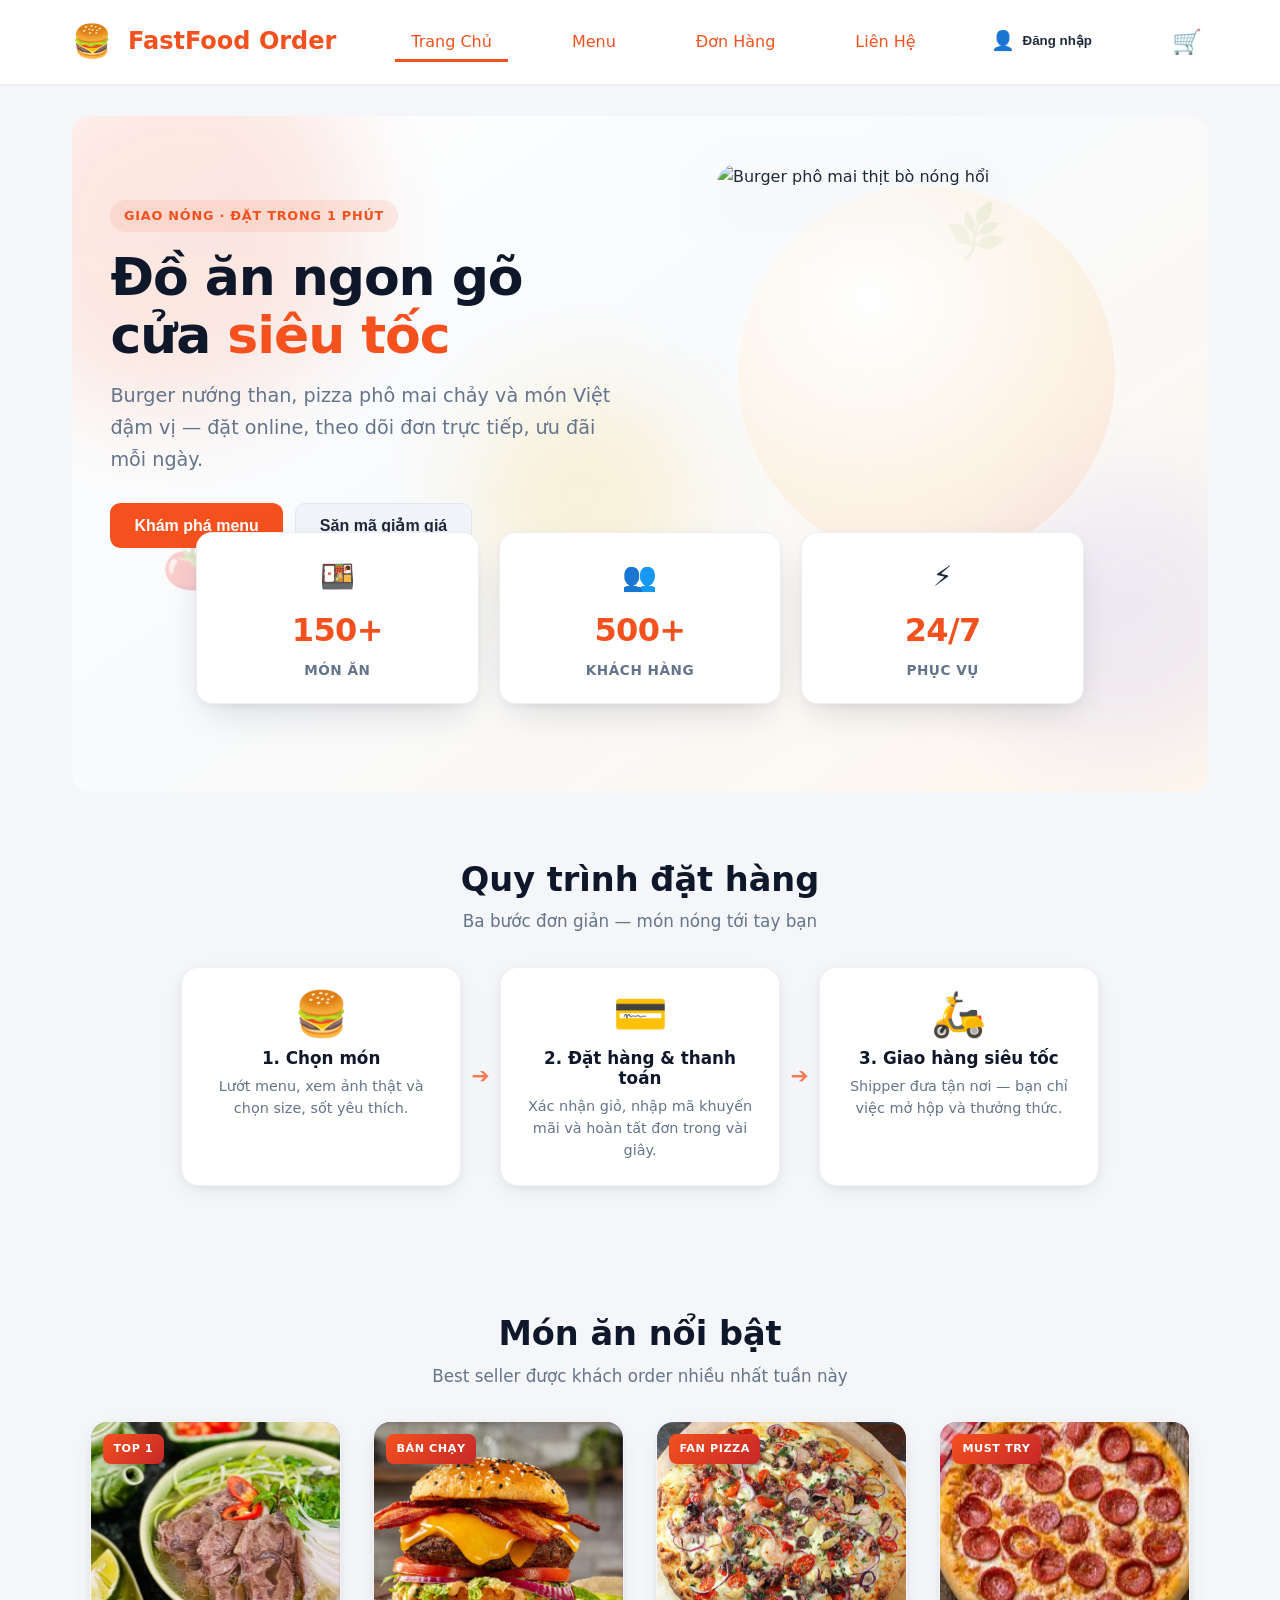
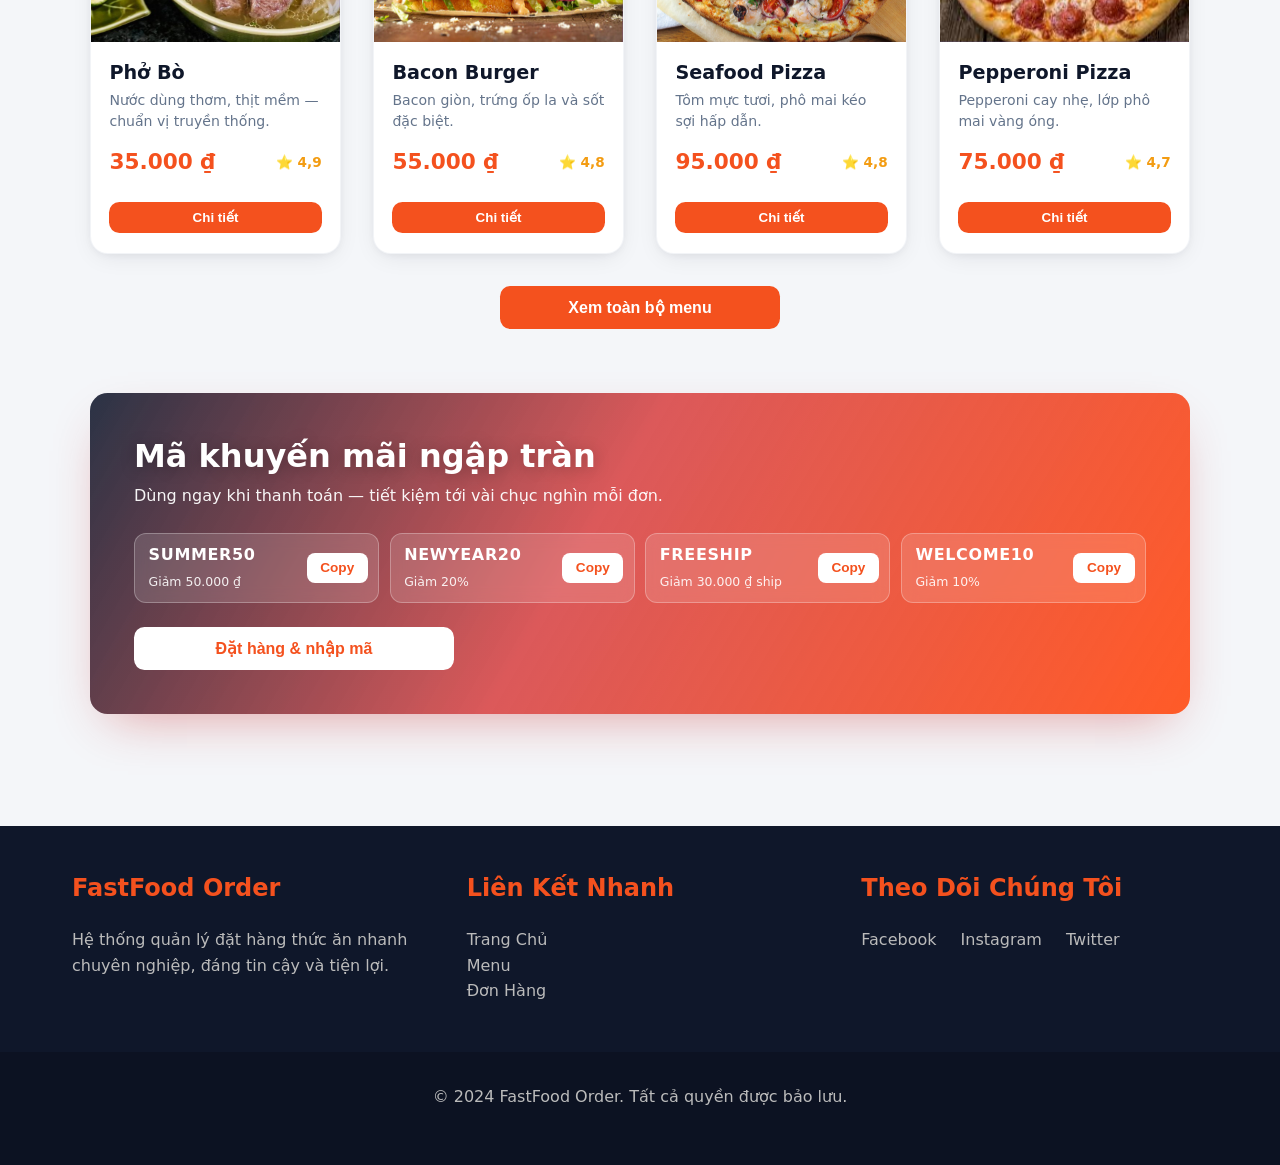
==== commit 63b12aec: "thay d?i giao di?n trang ch?" ====
--- a/index.html
+++ b/index.html
@@ -4,7 +4,7 @@
     <meta charset="UTF-8">
     <meta name="viewport" content="width=device-width, initial-scale=1.0">
     <title>FastFood Order - Quản Lý Đặt Hàng Đồ Ăn</title>
-    <link rel="stylesheet" href="style.css">
+    <link rel="stylesheet" href="style.css?v=ghpages-1">
 </head>
 <body>
     <header class="header">
@@ -109,7 +109,7 @@
                                 <p class="hero-lede">Burger nướng than, pizza phô mai chảy và món Việt đậm vị — đặt online, theo dõi đơn trực tiếp, ưu đãi mỗi ngày.</p>
                                 <div class="hero-cta-row">
                                     <button type="button" class="btn btn-primary" onclick="navigateToSection('menu')">Khám phá menu</button>
-                                    <button type="button" class="btn btn-secondary" onclick="document.getElementById('home-promo')?.scrollIntoView({ behavior: 'smooth', block: 'center' })">Săn mã giảm giá</button>
+                                    <button type="button" class="btn btn-secondary" onclick="(function(){var e=document.getElementById('home-promo');if(e)e.scrollIntoView({behavior:'smooth',block:'center'});})()">Săn mã giảm giá</button>
                                 </div>
                             </div>
                             <div class="hero-landing-visual">
@@ -591,6 +591,6 @@
     </footer>
 
     <!-- ?v= bắt buộc tải lại JS sau khi đổi MENU/ảnh (tránh cache GitHub Pages) — tăng số khi deploy -->
-    <script src="xuly.js?v=4"></script>
+    <script src="xuly.js?v=5"></script>
 </body>
 </html>
--- a/style.css
+++ b/style.css
@@ -432,7 +432,10 @@
 
 .hero-decor {
     position: absolute;
-    inset: 0;
+    top: 0;
+    right: 0;
+    bottom: 0;
+    left: 0;
     pointer-events: none;
     z-index: 0;
 }
@@ -501,15 +504,21 @@
     margin: 0 auto;
 }
 
+/* Flex thay grid: tương thích GitHub Pages / trình duyệt cũ hơn (tránh 1 cột lỗi) */
 .hero-landing-grid {
-    display: grid;
-    grid-template-columns: minmax(0, 1.05fr) minmax(0, 0.95fr);
+    display: flex;
+    flex-direction: row;
+    flex-wrap: wrap;
+    align-items: center;
+    justify-content: space-between;
     gap: clamp(1.5rem, 4vw, 3rem);
-    align-items: center;
 }
 
 .hero-landing-copy {
     text-align: left;
+    flex: 1 1 320px;
+    min-width: min(100%, 280px);
+    max-width: 560px;
 }
 
 .hero-eyebrow {
@@ -558,6 +567,8 @@
     display: flex;
     align-items: center;
     justify-content: center;
+    flex: 1 1 280px;
+    min-width: min(100%, 260px);
     min-height: min(52vw, 340px);
 }
 
@@ -1923,7 +1934,8 @@
     }
 
     .hero-landing-grid {
-        grid-template-columns: 1fr;
+        flex-direction: column;
+        justify-content: flex-start;
         text-align: center;
     }
 
